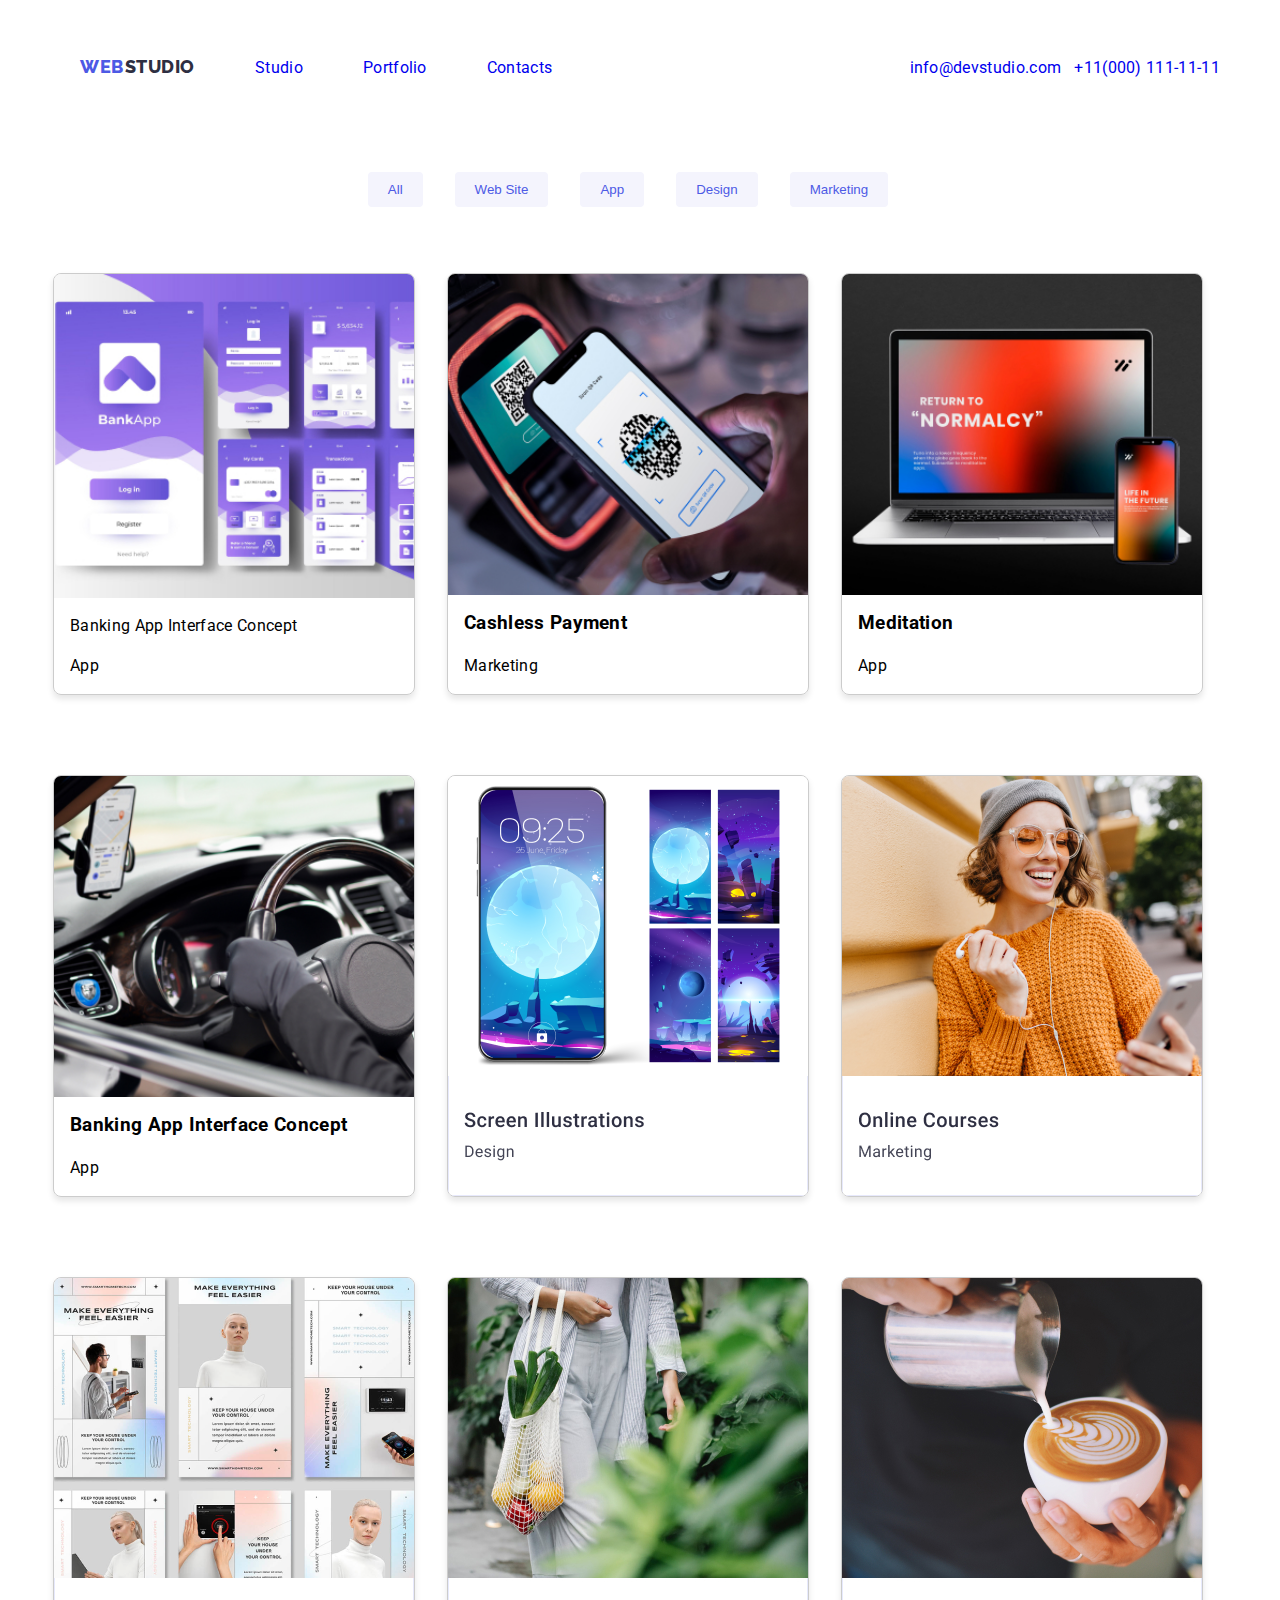
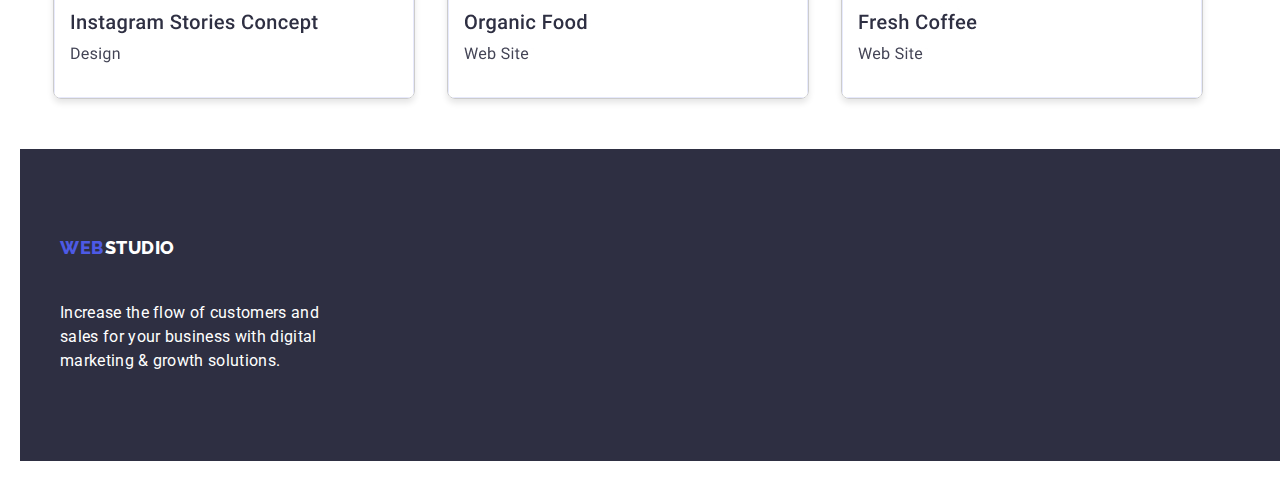
==== portfolio.html @ a3543913 "August 13 Update" ====
<!DOCTYPE html>
<html lang="en">

<head>
    <meta charset="UTF-8">
    <meta name="viewport" content="width=device-width, initial-scale=1.0">
    <title>Espera, Marilie L.</title>
    <link rel="stylesheet" href="css/styles.css" />
</head>

<body>
    <header class="header-content">
        <nav>
            <ul class="menu">
                <li>
                    <a class="logo" href="index.html">
                        <span id="web">WEB</span>
                        <span id="studio_black">STUDIO</span>
                    </a>
                </li>
                <li class="item">
                    <a href="index.html">Studio</a>
                </li>
                <li class="item">
                    <a href="portfolio.html">Portfolio</a>
                </li>
                <li class="item">
                    <a href="#">Contacts</a>
                </li>
            </ul>
        </nav>
    
        <address>
            <a href="mailto:info@devstudio.com">info@devstudio.com</a> &nbsp;
            <a href="tel:+110001111111">+11(000) 111-11-11</a>
        </address>
    </header>

    <main>
        <section class="filter">
            <h2 hidden>Filter Links</h2>
            <ul class="section_list">
                <li>
                    <button>All</button>
                </li>
                <li>
                    <button>Web Site</button>
                </li>
                <li>
                    <button>App</button>
                </li>
                <li>
                    <button>Design</button>
                </li>
                <li>
                    <button>Marketing</button>
                </li>
            </ul>
        </section>

        <section class="content-box">
            <h2 hidden>Features 1</h2>
            <ul class="cards section_list">
                <li class="card">
                    <img src="images/bankingapp-interface.jpg" alt="app on monitor" width="360" />
                    <div class="card-content" <h3>Banking App Interface Concept</h3>
                        <p>App</p>
                        <div>
                </li>
                <li class="card">
                    <img src="images/cashlesspayment.jpg" alt="app on monitor" width="360" />
                    <div class="card-content">
                        <h3>Cashless Payment</h3>
                        <p>Marketing</p>
                    </div>
                </li>
                <li class="card">
                    <img src="images/meditation.jpg" alt="app on monitor" width="360" />
                    <div class="card-content">
                        <h3>Meditation</h3>
                        <p>App</p>
                    </div>
                </li>
            </ul>
        </section>
        <section class="content-box">
            <h2 hidden>Features 2</h2>
            <ul class="cards section_list">
                <li class="card">
                    <img src="images/portfolio_section2_img1.jpg" alt="app on monitor" />
                    <div class="card-content">
                        <h3>Banking App Interface Concept</h3>
                        <p>App</p>
                    </div>
                </li>
                <li class="card">
                    <img src="images/portfolio_section2_img2.jpg" alt="app on monitor" />
                    <div class="card-content">
                        <h3>Banking App Interface Concept</h3>
                        <p>App</p>
                    </div>
                </li>
                <li class="card">
                    <img src="images/portfolio_section2_img3.jpg" alt="app on monitor" />
                    <div class="card-content">
                        <h3>Banking App Interface Concept</h3>
                        <p>App</p>
                    </div>
                </li>
            </ul>
        </section>
        <section class="content-box">
            <h2 hidden>Features 3</h2>
            <ul class="cards section_list">
                <li class="card">
                    <img src="images/portfolio_section3_img1.jpg" alt="app on monitor" />
                    <div class="card-content">
                        <h3>Banking App Interface Concept</h3>
                        <p>App</p>
                    </div>
                </li>
                <li class="card">
                    <img src="images/portfolio_section3_img2.jpg" alt="app on monitor" />
                    <div class="card-content">
                        <h3>Banking App Interface Concept</h3>
                        <p>App</p>
                    </div>
                </li>
                <li class="card">
                    <img src="images/portfolio_section3_img3.jpg" alt="app on monitor" />
                    <div class="card-content">
                        <h3>Banking App Interface Concept</h3>
                        <p>App</p>
                    </div>
                </li>
            </ul>
        </section>
    </main>
    <footer>
        <a class="logo" href="index.html">
            <span id="web">WEB</span>
            <span id="studio_white">STUDIO</span>
        </a>
        <p>
            Increase the flow of customers and sales for your business with digital marketing & growth solutions.
        </p>
    </footer>

</body>

</html>
---- css/styles.css ----
@import url('https://fonts.googleapis.com/css2?family=Raleway:ital,wght@0,800;1,800&family=Roboto:ital,wght@0,400;0,500;0,700;0,900;1,400;1,500;1,700;1,900&display=swap');

body {
    margin: 20px;
    padding: 0;
    font-family: Roboto;
    font-size: 16px;
    font-style: normal;
    font-weight: 400;
    line-height: 24px;
    letter-spacing: 0.32px;
 }

 .hero {
    width: 1440px;
    height: 600px;
    display: flex;
    flex-direction: column;
    justify-content: center;
    align-items: center;
    background-color: #2E2F42;
    color: white;
    margin: 0 auto;
 }

 .hero h1 {
    margin: 0;
    font-family: Roboto;
    font-size: 56px;
    font-style: normal;
    font-weight: 700;
    line-height: 60px;
    letter-spacing: 1.12px;
    width: 496px;
    text-align: center;
 }

 .hero button {
    margin-top: 20px;
    padding: 10px 20px;
    background-color: #4D5AE5;
    color: white;
    border: none;
    border-radius: 4px;
    cursor: pointer;
 }

 .hero button:hover {
     background-color: #404BBF;
     /* Hover background color */
 }

 .header-content {
    display: flex;
    justify-content: space-between;
    align-items: center;
    max-width: 1440px;
    padding: 20px;
    margin: 20px;
    padding: 20px;
 }

 .logo a {
    text-decoration: none;
    color: white;
    font-size: 24px;
    font-weight: bold;
    cursor: pointer;
 }

 .menu {
    list-style: none;
    display: flex;
    gap: 50px;
    padding: 0, 20px;
 }

 .menu li {
    margin: 0;
    padding: 0 20px;
 }

 .menu a {
    text-decoration: none;
    cursor: pointer;
 }

 .menu a:hover, .menu a:active {
     color: #404BBF;
 }

 /*
.menu a:active {
    color: #404BBF;
}
*/

address {
    font-style: normal;
}

 address a {
    text-decoration: none;
    gap: 50px;
}

address a:active {
    color: #404BBF;
}

.content-box {
    display: flex;
    flex-direction: column;
    justify-content: center;
    align-items: center;
    min-height: 30vh;
    background-color: white;
    margin: 20px;
    padding: 30px;
 }

 .menu {
    list-style: none;
    display: flex;
    justify-content: center;
    gap: 20px;
    padding: 0;
 }

 .menu li {
    margin: 0;
 }

 .menu a {
    text-decoration: none;
    cursor: pointer;
 }

 .menu a:hover {
    color: #404BBF;
 }

 .section_list {
    list-style: none;
    display: flex;
    gap: 8px;
    padding: 0;
    
 }

 .section_list p {
    width: 264px;
 }

 .section_list li{
    margin-right: 24px;
 }
 .team {
    background-color: #F4F4FD;
 }

 
 .logo {
    word-spacing: -0.2em;
 }

 #web {
    color: #4D5AE5;
    font-family: Raleway;
    font-size: 18px;
    font-style: normal;
    font-weight: 800;
    line-height: 21px;
    letter-spacing: 0.54px;
    text-transform: uppercase;
 }

 #studio_black {
    color: #2E2F42;
    font-family: Raleway;
    font-size: 18px;
    font-style: normal;
    font-weight: 800;
    line-height: 21px;
    letter-spacing: 0.54px;
    text-transform: uppercase;
 }

 #studio_white {
    color: white;
    font-family: Raleway;
    font-size: 18px;
    font-style: normal;
    font-weight: 800;
    line-height: 21px;
    letter-spacing: 0.54px;
    text-transform: uppercase;
 }

 .filter {
    display: flex;
    gap: 10px;
    justify-content: center;
    align-items: center;
 }

 .filter button {
    margin-top: 20px;
    padding: 10px 20px;
    background-color: #F4F4FD;
    color: #4D5AE5;
    border: none;
    border-radius: 4px;
    cursor: pointer;
 }

 .filter button:hover {
    background-color: #404BBF;
    color: white;
 }

 .cards {
    display: flex;
    justify-content: space-between;
    list-style: none;
    padding: 0;
    margin: 0;
 }

 .card {
    width: 360px;
    height: 420px;
    border: 1px solid #ccc;
    border-radius: 8px;
    overflow: hidden;
    box-shadow: 0 4px 6px rgba(0, 0, 0, 0.1);
    display: flex;
    flex-direction: column;
 }

 .card img {
    width: 100%;
    height: 100%;
    display: block;
    object-fit: cover;
 }

 .card-content {
    padding: 16px;
 }

 .card h3 {
    margin-top: 0;
 }

 .card p {
    margin-bottom: 0;
 }

 footer {
    width: 1440px;
    height: 312px;
    display: flex;
    flex-direction: column;
    justify-content: center;
    background-color: #2E2F42;
    color: white;
    /*margin: 0 auto; */
 }

 footer p {
    width: 264px;
    color: white;
    padding: 0 20px;
    margin: 20px;
 }

 footer a {
    padding: 0 20px;
    margin: 20px;
    text-decoration: none;

 }
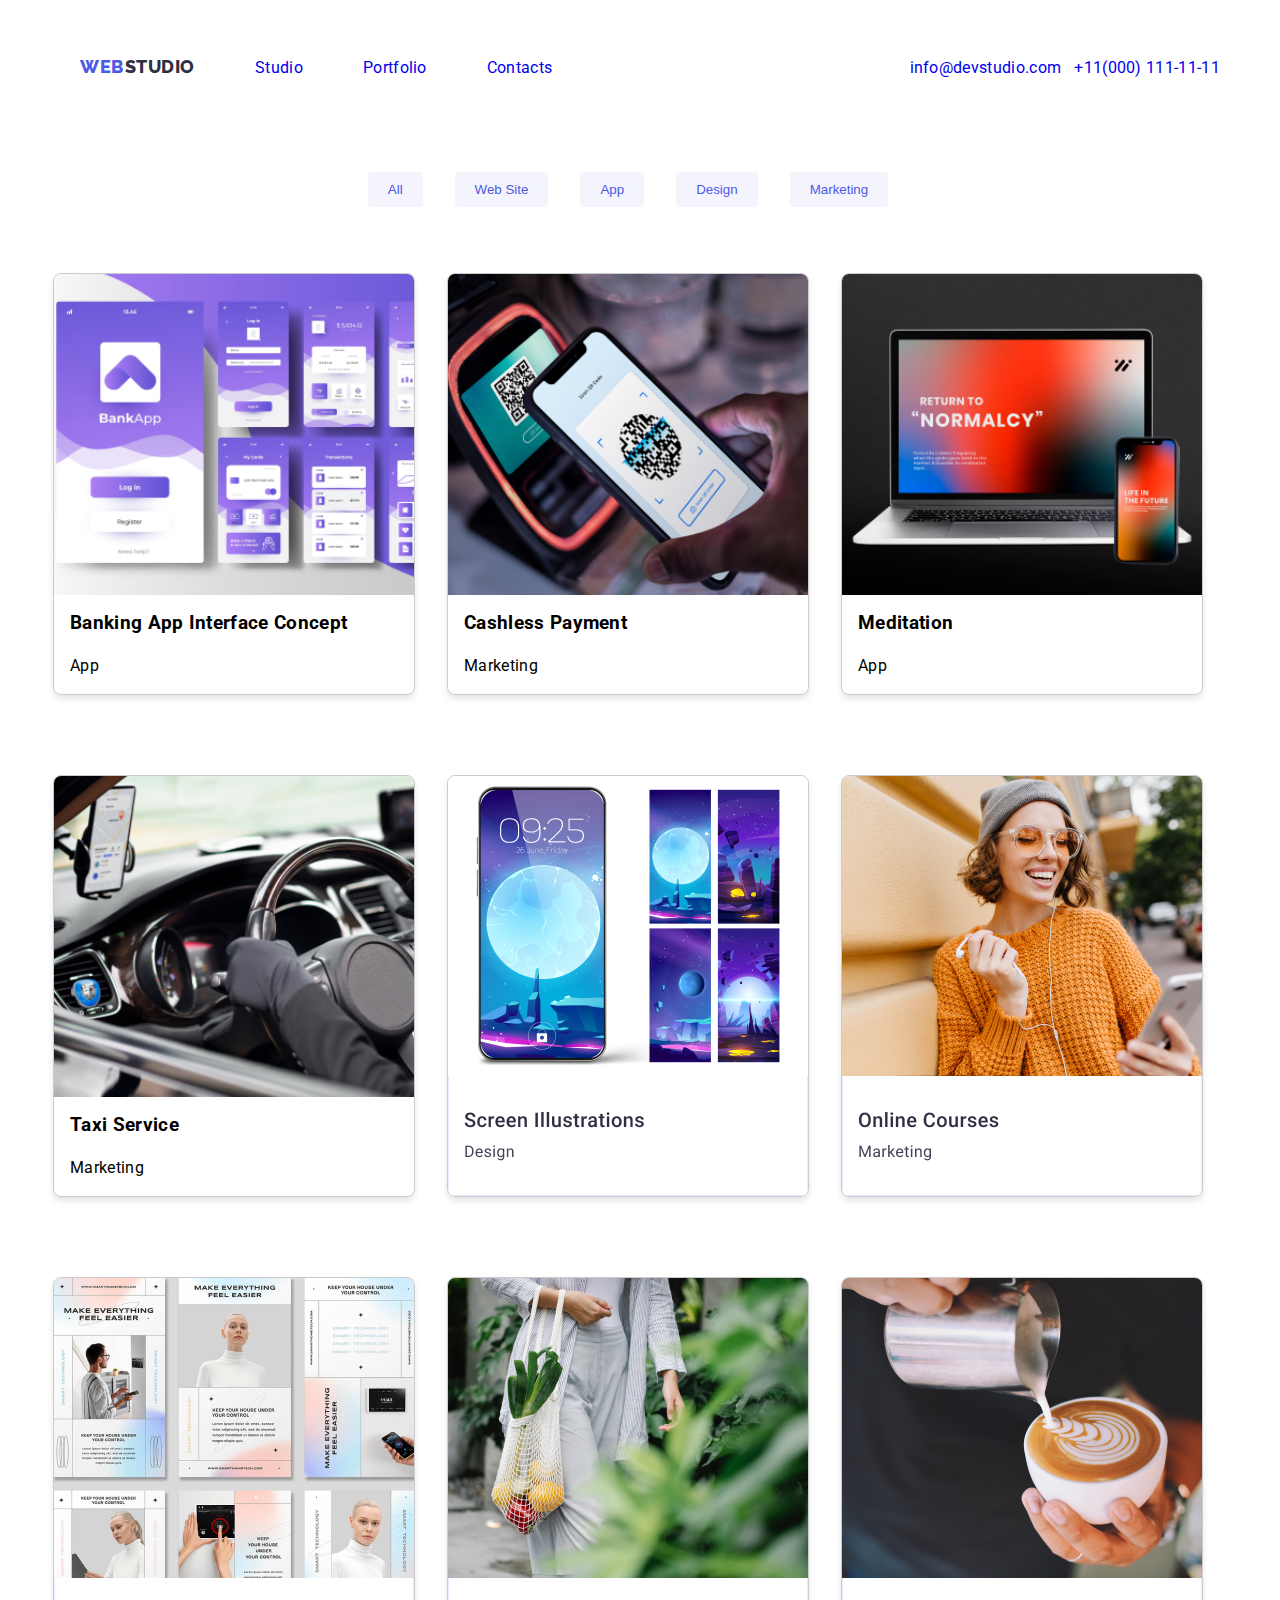
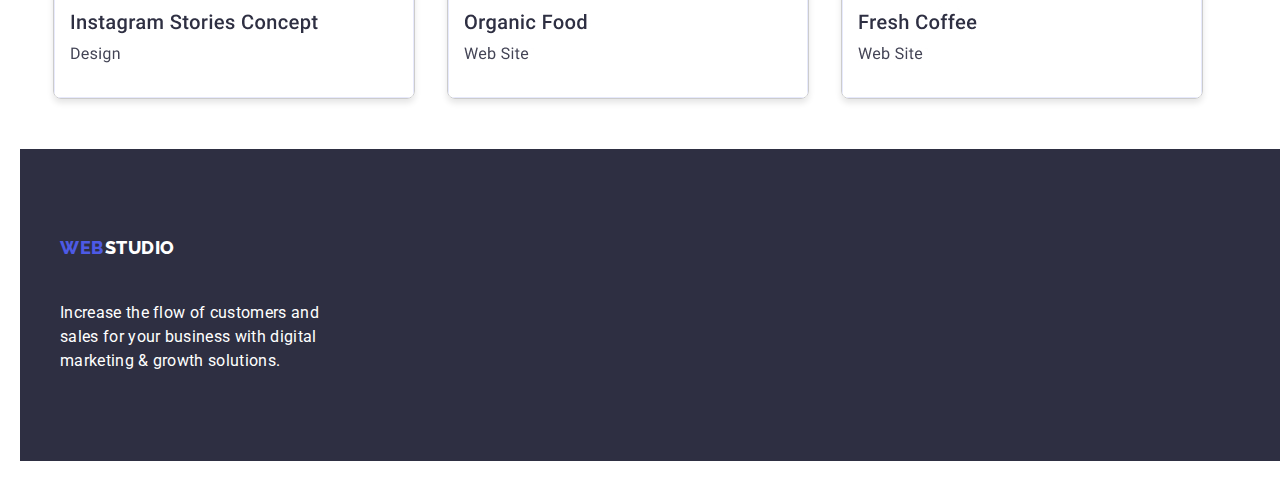
==== commit 7be89b5b: "August 13 Update" ====
--- a/portfolio.html
+++ b/portfolio.html
@@ -62,20 +62,21 @@
             <h2 hidden>Features 1</h2>
             <ul class="cards section_list">
                 <li class="card">
-                    <img src="images/bankingapp-interface.jpg" alt="app on monitor" width="360" />
-                    <div class="card-content" <h3>Banking App Interface Concept</h3>
+                    <img src="images/bankingapp-interface.jpg" alt="Banking App Interface Concept" width="360" />
+                    <div class="card-content" >
+                    <h3>Banking App Interface Concept</h3>
                         <p>App</p>
                         <div>
                 </li>
                 <li class="card">
-                    <img src="images/cashlesspayment.jpg" alt="app on monitor" width="360" />
+                    <img src="images/cashlesspayment.jpg" alt="Cashless Payment Marketing App" width="360" />
                     <div class="card-content">
                         <h3>Cashless Payment</h3>
                         <p>Marketing</p>
                     </div>
                 </li>
                 <li class="card">
-                    <img src="images/meditation.jpg" alt="app on monitor" width="360" />
+                    <img src="images/meditation.jpg" alt="Medidation App" width="360" />
                     <div class="card-content">
                         <h3>Meditation</h3>
                         <p>App</p>
@@ -87,24 +88,24 @@
             <h2 hidden>Features 2</h2>
             <ul class="cards section_list">
                 <li class="card">
-                    <img src="images/portfolio_section2_img1.jpg" alt="app on monitor" />
+                    <img src="images/portfolio_section2_img1.jpg" alt="Taxi Service Marketing" />
                     <div class="card-content">
-                        <h3>Banking App Interface Concept</h3>
-                        <p>App</p>
+                        <h3>Taxi Service</h3>
+                        <p>Marketing</p>
                     </div>
                 </li>
                 <li class="card">
-                    <img src="images/portfolio_section2_img2.jpg" alt="app on monitor" />
+                    <img src="images/portfolio_section2_img2.jpg" alt="Screen Illustrations Design" />
                     <div class="card-content">
-                        <h3>Banking App Interface Concept</h3>
-                        <p>App</p>
+                        <h3>Screen Illustrations</h3>
+                        <p>Design</p>
                     </div>
                 </li>
                 <li class="card">
-                    <img src="images/portfolio_section2_img3.jpg" alt="app on monitor" />
+                    <img src="images/portfolio_section2_img3.jpg" alt="Online Courses Marketing" />
                     <div class="card-content">
-                        <h3>Banking App Interface Concept</h3>
-                        <p>App</p>
+                        <h3>Online Courses</h3>
+                        <p>Marketing</p>
                     </div>
                 </li>
             </ul>
@@ -115,27 +116,28 @@
                 <li class="card">
                     <img src="images/portfolio_section3_img1.jpg" alt="app on monitor" />
                     <div class="card-content">
-                        <h3>Banking App Interface Concept</h3>
-                        <p>App</p>
+                        <h3>Instagram Stories Concept</h3>
+                        <p>Design</p>
                     </div>
                 </li>
                 <li class="card">
-                    <img src="images/portfolio_section3_img2.jpg" alt="app on monitor" />
+                    <img src="images/portfolio_section3_img2.jpg" alt="Organic Food Web Site" />
                     <div class="card-content">
-                        <h3>Banking App Interface Concept</h3>
-                        <p>App</p>
+                        <h3>Organic Food</h3>
+                        <p>Web Site</p>
                     </div>
                 </li>
                 <li class="card">
-                    <img src="images/portfolio_section3_img3.jpg" alt="app on monitor" />
+                    <img src="images/portfolio_section3_img3.jpg" alt="Fresh Coffee Web Site" />
                     <div class="card-content">
-                        <h3>Banking App Interface Concept</h3>
-                        <p>App</p>
+                        <h3>Fresh Coffee</h3>
+                        <p>Web Site</p>
                     </div>
                 </li>
             </ul>
         </section>
     </main>
+    
     <footer>
         <a class="logo" href="index.html">
             <span id="web">WEB</span>
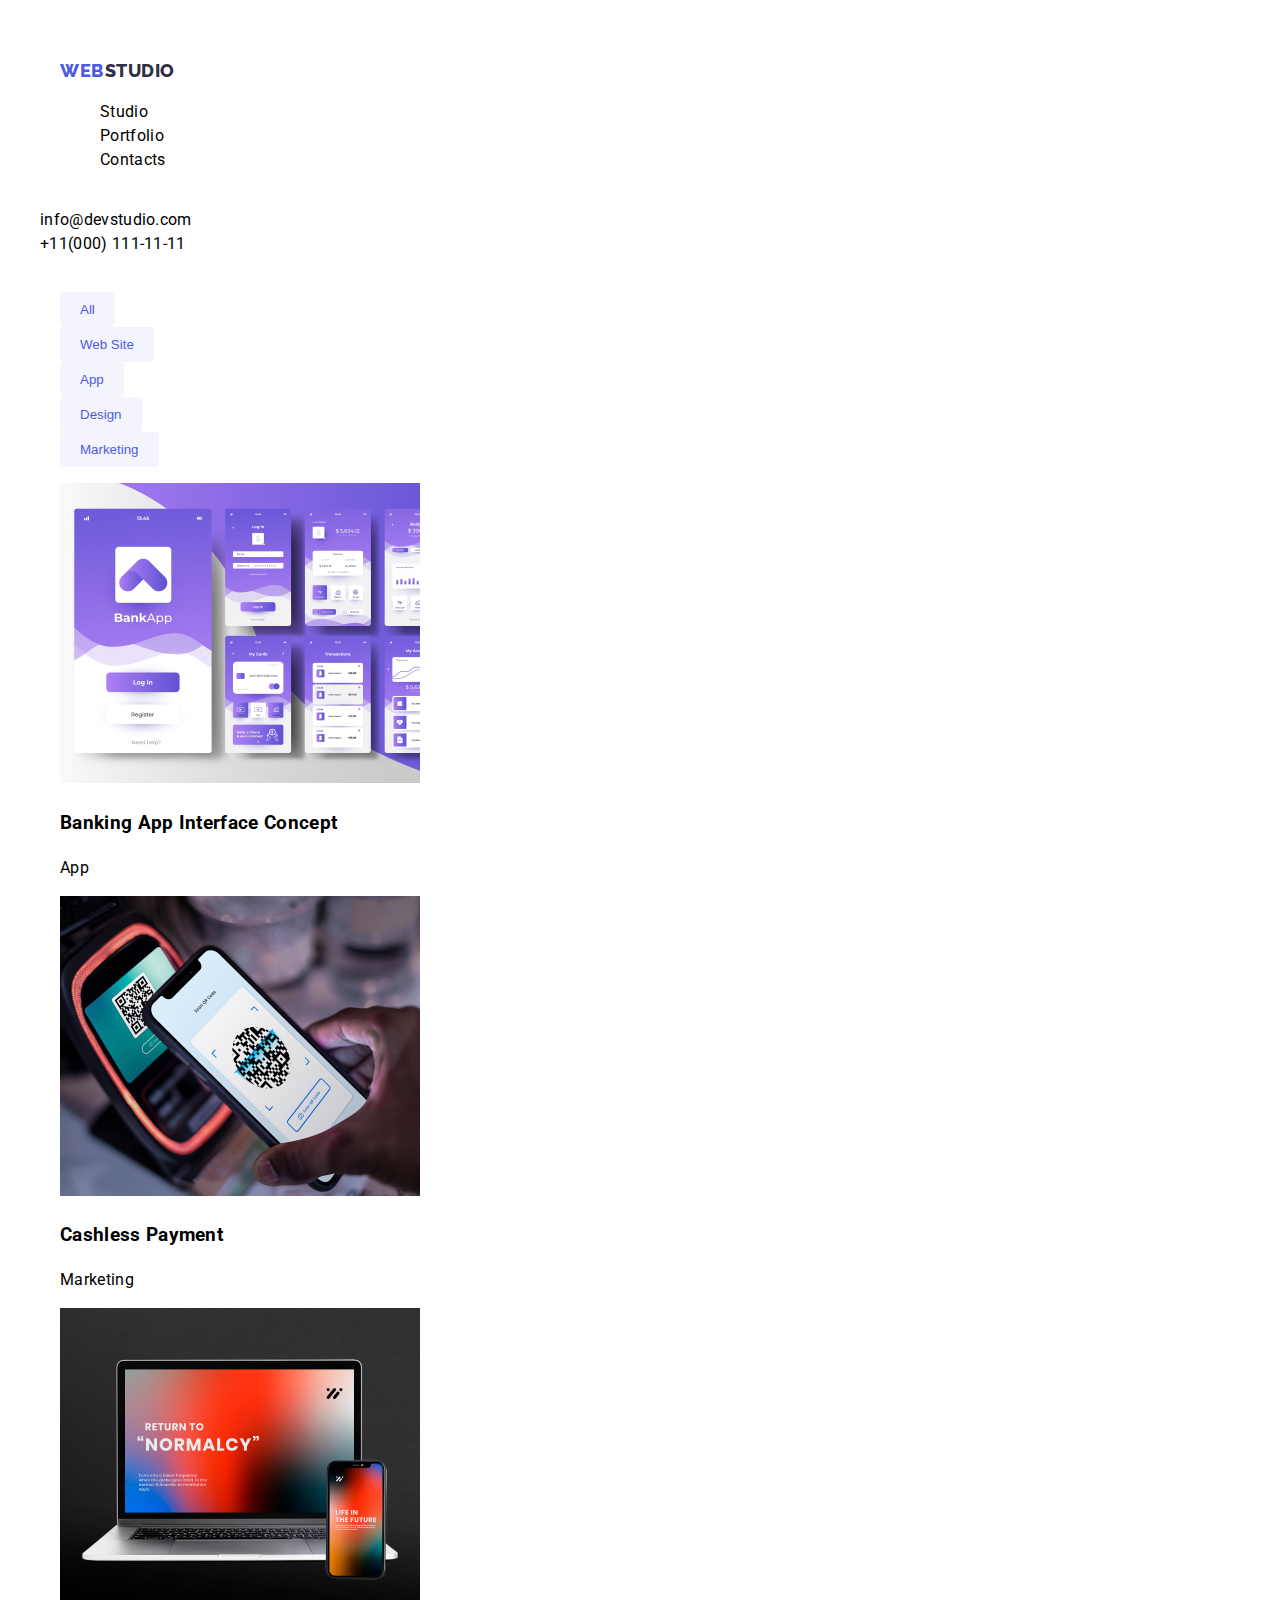
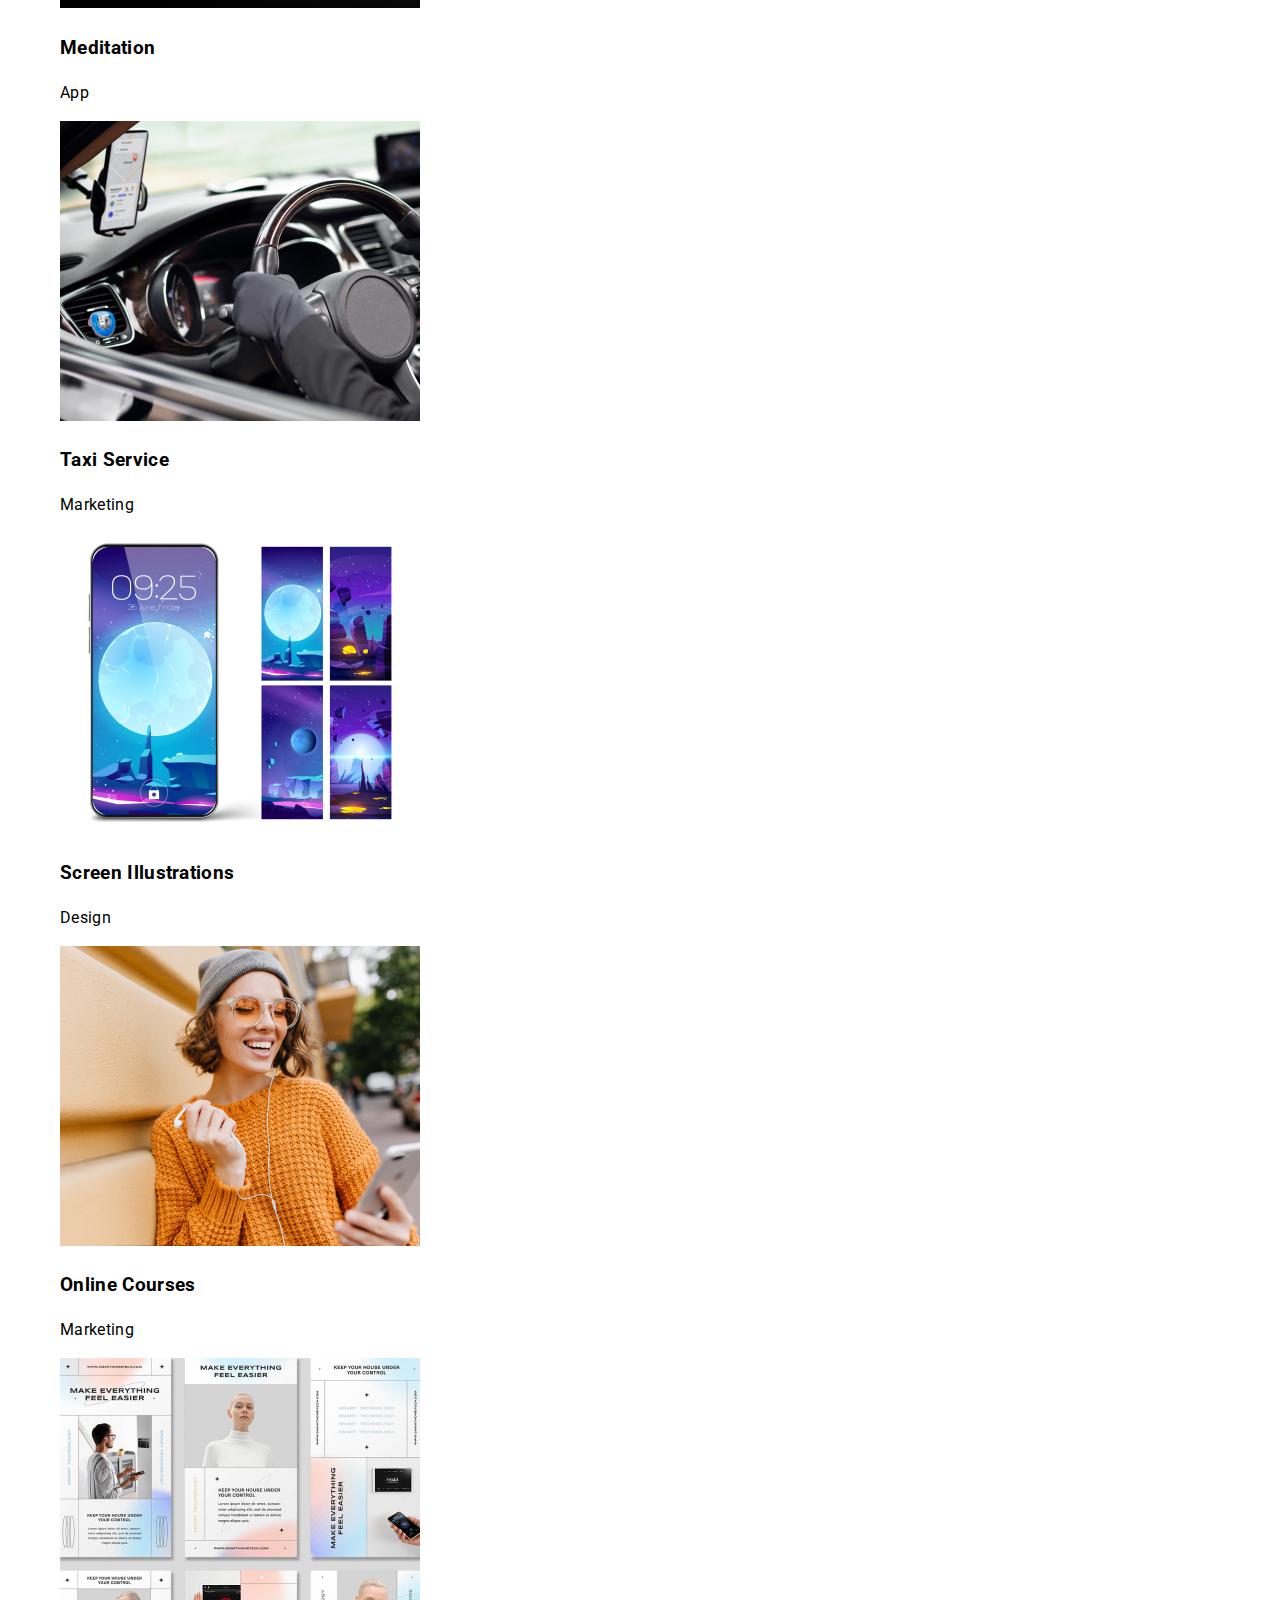
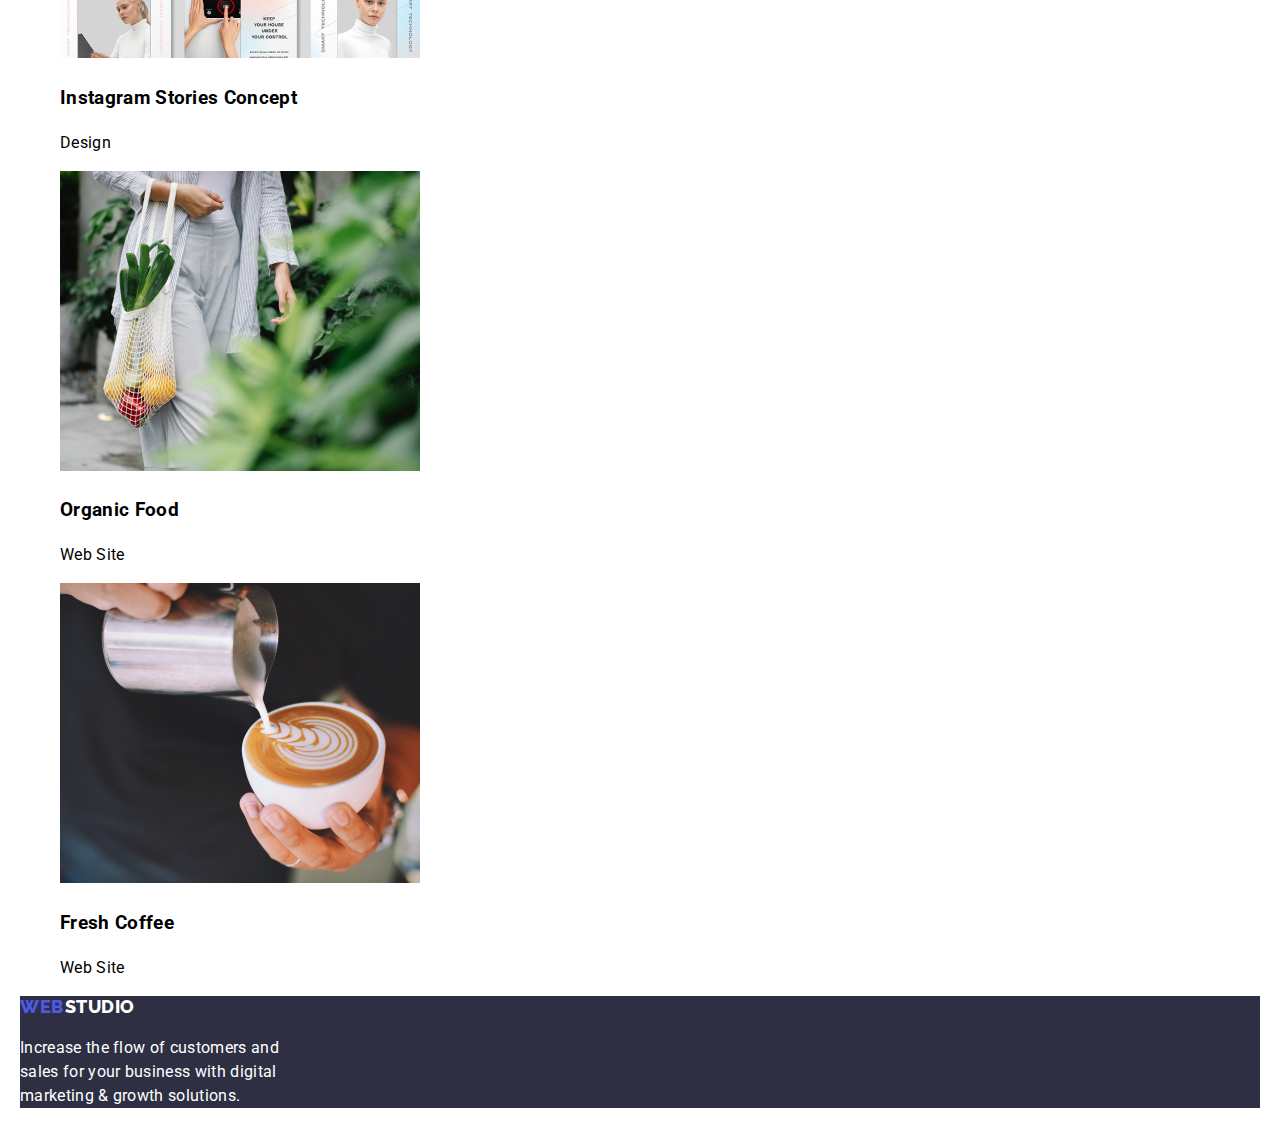
==== commit 76cf69bb: "Update August 15" ====
--- a/portfolio.html
+++ b/portfolio.html
@@ -9,15 +9,14 @@
 </head>
 
 <body>
-    <header class="header-content">
+    <header>
         <nav>
+            <a class="logo" href="index.html">
+                <span id="web">WEB</span>
+                <span id="studio_black">STUDIO</span>
+            </a>
+
             <ul class="menu">
-                <li>
-                    <a class="logo" href="index.html">
-                        <span id="web">WEB</span>
-                        <span id="studio_black">STUDIO</span>
-                    </a>
-                </li>
                 <li class="item">
                     <a href="index.html">Studio</a>
                 </li>
@@ -29,11 +28,11 @@
                 </li>
             </ul>
         </nav>
-    
         <address>
-            <a href="mailto:info@devstudio.com">info@devstudio.com</a> &nbsp;
+            <a href="mailto:info@devstudio.com">info@devstudio.com</a> <br>
             <a href="tel:+110001111111">+11(000) 111-11-11</a>
         </address>
+
     </header>
 
     <main>
@@ -58,86 +57,70 @@
             </ul>
         </section>
 
-        <section class="content-box">
+        <section>
             <h2 hidden>Features 1</h2>
-            <ul class="cards section_list">
-                <li class="card">
-                    <img src="images/bankingapp-interface.jpg" alt="Banking App Interface Concept" width="360" />
-                    <div class="card-content" >
+            <ul>
+                <li>
+                    <img src="images/bankingapp-interface.jpg" alt="App designs" width="360" />
                     <h3>Banking App Interface Concept</h3>
-                        <p>App</p>
-                        <div>
+                    <p>App</p>
+                </li>
+                <li>
+                    <img src="images/cashlesspayment.jpg" alt="Phone tapping QR code on scanner" width="360" />
+                    <h3>Cashless Payment</h3>
+                    <p>Marketing</p>
                 </li>
                 <li class="card">
-                    <img src="images/cashlesspayment.jpg" alt="Cashless Payment Marketing App" width="360" />
-                    <div class="card-content">
-                        <h3>Cashless Payment</h3>
-                        <p>Marketing</p>
-                    </div>
-                </li>
-                <li class="card">
-                    <img src="images/meditation.jpg" alt="Medidation App" width="360" />
-                    <div class="card-content">
-                        <h3>Meditation</h3>
-                        <p>App</p>
-                    </div>
+                    <img src="images/meditation.jpg" alt="A laptop and smartphone showing an app design" width="360" />
+                    <h3>Meditation</h3>
+                    <p>App</p>
                 </li>
             </ul>
         </section>
-        <section class="content-box">
+
+        <section>
             <h2 hidden>Features 2</h2>
-            <ul class="cards section_list">
-                <li class="card">
-                    <img src="images/portfolio_section2_img1.jpg" alt="Taxi Service Marketing" />
-                    <div class="card-content">
-                        <h3>Taxi Service</h3>
-                        <p>Marketing</p>
-                    </div>
+            <ul>
+                <li>
+                    <img src="images/portfolio_section2_img1.jpg" alt="A driver holding a wheel inside the car" />
+                    <h3>Taxi Service</h3>
+                    <p>Marketing</p>
                 </li>
-                <li class="card">
-                    <img src="images/portfolio_section2_img2.jpg" alt="Screen Illustrations Design" />
-                    <div class="card-content">
-                        <h3>Screen Illustrations</h3>
-                        <p>Design</p>
-                    </div>
+                <li>
+                    <img src="images/portfolio_section2_img2.jpg" alt="Smartphone UI designs" />
+                    <h3>Screen Illustrations</h3>
+                    <p>Design</p>
                 </li>
-                <li class="card">
-                    <img src="images/portfolio_section2_img3.jpg" alt="Online Courses Marketing" />
-                    <div class="card-content">
-                        <h3>Online Courses</h3>
-                        <p>Marketing</p>
-                    </div>
+                <li>
+                    <img src="images/portfolio_section2_img3.jpg" alt="A woman happily checking on her phone" />
+                    <h3>Online Courses</h3>
+                    <p>Marketing</p>
                 </li>
             </ul>
         </section>
-        <section class="content-box">
+        
+        <section>
             <h2 hidden>Features 3</h2>
-            <ul class="cards section_list">
-                <li class="card">
-                    <img src="images/portfolio_section3_img1.jpg" alt="app on monitor" />
-                    <div class="card-content">
-                        <h3>Instagram Stories Concept</h3>
-                        <p>Design</p>
-                    </div>
+            <ul>
+                <li>
+                    <img src="images/portfolio_section3_img1.jpg" alt="Instagram layout" />
+                    <h3>Instagram Stories Concept</h3>
+                    <p>Design</p>
                 </li>
-                <li class="card">
-                    <img src="images/portfolio_section3_img2.jpg" alt="Organic Food Web Site" />
-                    <div class="card-content">
-                        <h3>Organic Food</h3>
-                        <p>Web Site</p>
-                    </div>
+                <li>
+                    <img src="images/portfolio_section3_img2.jpg" alt="A woman bringing bag of fresh fruits and vegetables" />
+                    <h3>Organic Food</h3>
+                    <p>Web Site</p>
                 </li>
-                <li class="card">
-                    <img src="images/portfolio_section3_img3.jpg" alt="Fresh Coffee Web Site" />
-                    <div class="card-content">
-                        <h3>Fresh Coffee</h3>
-                        <p>Web Site</p>
-                    </div>
+                <li>
+                    <img src="images/portfolio_section3_img3.jpg" alt="A barista making coffee" />
+                    <h3>Fresh Coffee</h3>
+                    <p>Web Site</p>
                 </li>
             </ul>
         </section>
     </main>
-    
+
     <footer>
         <a class="logo" href="index.html">
             <span id="web">WEB</span>
--- a/css/styles.css
+++ b/css/styles.css
@@ -1,283 +1,157 @@
 @import url('https://fonts.googleapis.com/css2?family=Raleway:ital,wght@0,800;1,800&family=Roboto:ital,wght@0,400;0,500;0,700;0,900;1,400;1,500;1,700;1,900&display=swap');
 
 body {
-    margin: 20px;
-    padding: 0;
-    font-family: Roboto;
-    font-size: 16px;
-    font-style: normal;
-    font-weight: 400;
-    line-height: 24px;
-    letter-spacing: 0.32px;
- }
-
- .hero {
-    width: 1440px;
-    height: 600px;
-    display: flex;
-    flex-direction: column;
-    justify-content: center;
-    align-items: center;
-    background-color: #2E2F42;
-    color: white;
-    margin: 0 auto;
- }
-
- .hero h1 {
-    margin: 0;
-    font-family: Roboto;
-    font-size: 56px;
-    font-style: normal;
-    font-weight: 700;
-    line-height: 60px;
-    letter-spacing: 1.12px;
-    width: 496px;
-    text-align: center;
- }
-
- .hero button {
-    margin-top: 20px;
-    padding: 10px 20px;
-    background-color: #4D5AE5;
-    color: white;
-    border: none;
-    border-radius: 4px;
-    cursor: pointer;
- }
-
- .hero button:hover {
-     background-color: #404BBF;
-     /* Hover background color */
- }
-
- .header-content {
-    display: flex;
-    justify-content: space-between;
-    align-items: center;
-    max-width: 1440px;
-    padding: 20px;
-    margin: 20px;
-    padding: 20px;
- }
-
- .logo a {
-    text-decoration: none;
-    color: white;
-    font-size: 24px;
-    font-weight: bold;
-    cursor: pointer;
- }
-
- .menu {
-    list-style: none;
-    display: flex;
-    gap: 50px;
-    padding: 0, 20px;
- }
-
- .menu li {
-    margin: 0;
-    padding: 0 20px;
- }
-
- .menu a {
-    text-decoration: none;
-    cursor: pointer;
- }
-
- .menu a:hover, .menu a:active {
-     color: #404BBF;
- }
-
- /*
-.menu a:active {
-    color: #404BBF;
-}
-*/
-
-address {
-    font-style: normal;
+   margin: 20px;
+   font-family: "Roboto", sans-serif;
+   font-weight: 400;
+   font-size: 16px;
+   line-height: 1.5;
+   letter-spacing: 0.02em;
 }
 
- address a {
-    text-decoration: none;
-    gap: 50px;
+header {
+   padding: 20px;
 }
 
-address a:active {
-    color: #404BBF;
+/*Adjustment of space between WEB and STUDIO */
+.logo {
+   word-spacing: -0.2em;
 }
 
-.content-box {
-    display: flex;
-    flex-direction: column;
-    justify-content: center;
-    align-items: center;
-    min-height: 30vh;
-    background-color: white;
-    margin: 20px;
-    padding: 30px;
- }
+/*For the color of the word WEB */
+#web {
+   color: #4D5AE5;
+   font-family: Raleway;
+   font-size: 18px;
+   font-style: normal;
+   font-weight: 800;
+   line-height: 21px;
+   letter-spacing: 0.54px;
+   text-transform: uppercase;
+}
 
- .menu {
-    list-style: none;
-    display: flex;
-    justify-content: center;
-    gap: 20px;
-    padding: 0;
- }
+/*For the color of the word STUDIO on Topline */
+#studio_black {
+   color: #2E2F42;
+   font-family: Raleway;
+   font-size: 18px;
+   font-style: normal;
+   font-weight: 800;
+   line-height: 21px;
+   letter-spacing: 0.54px;
+   text-transform: uppercase;
+}
 
- .menu li {
-    margin: 0;
- }
+/*For the color of the word STUDIO on Footer */
+#studio_white {
+   color: white;
+   font-family: Raleway;
+   font-size: 18px;
+   font-style: normal;
+   font-weight: 800;
+   line-height: 21px;
+   letter-spacing: 0.54px;
+   text-transform: uppercase;
+}
 
- .menu a {
-    text-decoration: none;
-    cursor: pointer;
- }
+nav {
+   padding: 20px;
+}
 
- .menu a:hover {
-    color: #404BBF;
- }
+/*Remove bullets to all lists */
+ul {
+   list-style: none;
+}
 
- .section_list {
-    list-style: none;
-    display: flex;
-    gap: 8px;
-    padding: 0;
-    
- }
+/*Remove underlines to all links and set cursor to pointer */
+a {
+   text-decoration: none;
+   color: black;
+   cursor: pointer;
+}
 
- .section_list p {
-    width: 264px;
- }
+/*Color of an active link */
+a:active {
+   color: #404BBF;
+}
 
- .section_list li{
-    margin-right: 24px;
- }
- .team {
-    background-color: #F4F4FD;
- }
+/*Color of a hover link */
+a:hover {
+   color: #404BBF;
+}
 
- 
- .logo {
-    word-spacing: -0.2em;
- }
+/*Remove underlines of links and set the font to normal */
+address a {
+   text-decoration: none;
+   font-style: normal;
+}
 
- #web {
-    color: #4D5AE5;
-    font-family: Raleway;
-    font-size: 18px;
-    font-style: normal;
-    font-weight: 800;
-    line-height: 21px;
-    letter-spacing: 0.54px;
-    text-transform: uppercase;
- }
+/*Set background color of hero section*/
+.hero {
+   background-color: #2E2F42;
+   color: white;
+}
 
- #studio_black {
-    color: #2E2F42;
-    font-family: Raleway;
-    font-size: 18px;
-    font-style: normal;
-    font-weight: 800;
-    line-height: 21px;
-    letter-spacing: 0.54px;
-    text-transform: uppercase;
- }
+/*Set style for hero > h1 */
+.hero h1 {
+   font-weight: 700;
+   font-size: 56px;
+   letter-spacing: 0.02em;
+   line-height: 1.071;
+   width: 496px;
+}
 
- #studio_white {
-    color: white;
-    font-family: Raleway;
-    font-size: 18px;
-    font-style: normal;
-    font-weight: 800;
-    line-height: 21px;
-    letter-spacing: 0.54px;
-    text-transform: uppercase;
- }
+/*Set style for hero > button */
+.hero button {
+   border-radius: 4px;
+   background: var(--iris, #4D5AE5);
+   box-shadow: 0px 4px 4px 0px rgba(0, 0, 0, 0.15);
+   color: white;
+}
 
- .filter {
-    display: flex;
-    gap: 10px;
-    justify-content: center;
-    align-items: center;
- }
+/*Button hover*/
+.hero button:hover {
+   background-color: #404BBF;
+}
 
- .filter button {
-    margin-top: 20px;
-    padding: 10px 20px;
-    background-color: #F4F4FD;
-    color: #4D5AE5;
-    border: none;
-    border-radius: 4px;
-    cursor: pointer;
- }
+/* h2 to align center*/
+h2 {
+   text-align: center;
+}
 
- .filter button:hover {
-    background-color: #404BBF;
-    color: white;
- }
+/* Set background color for team section */
+.team {
+   background-color: #F4F4FD;
+}
 
- .cards {
-    display: flex;
-    justify-content: space-between;
-    list-style: none;
-    padding: 0;
-    margin: 0;
- }
+.team h3,
+.team p {
+   text-align: center;
+}
 
- .card {
-    width: 360px;
-    height: 420px;
-    border: 1px solid #ccc;
-    border-radius: 8px;
-    overflow: hidden;
-    box-shadow: 0 4px 6px rgba(0, 0, 0, 0.1);
-    display: flex;
-    flex-direction: column;
- }
+/* Set background color for footer */
+footer {
+   background-color: #2E2F42;
+}
 
- .card img {
-    width: 100%;
-    height: 100%;
-    display: block;
-    object-fit: cover;
- }
+/* Set font color for footer p and width*/
+footer p {
+   color: white;
+   width: 264px;
+}
 
- .card-content {
-    padding: 16px;
- }
+/* For filter buttons */
 
- .card h3 {
-    margin-top: 0;
- }
+.filter button {
+   padding: 10px 20px;
+   background-color: #F4F4FD;
+   color: #4D5AE5;
+   border: none;
+   border-radius: 4px;
+   cursor: pointer;
+}
 
- .card p {
-    margin-bottom: 0;
- }
-
- footer {
-    width: 1440px;
-    height: 312px;
-    display: flex;
-    flex-direction: column;
-    justify-content: center;
-    background-color: #2E2F42;
-    color: white;
-    /*margin: 0 auto; */
- }
-
- footer p {
-    width: 264px;
-    color: white;
-    padding: 0 20px;
-    margin: 20px;
- }
-
- footer a {
-    padding: 0 20px;
-    margin: 20px;
-    text-decoration: none;
-
- }+.filter button:hover {
+   background-color: #404BBF;
+   color: white;
+}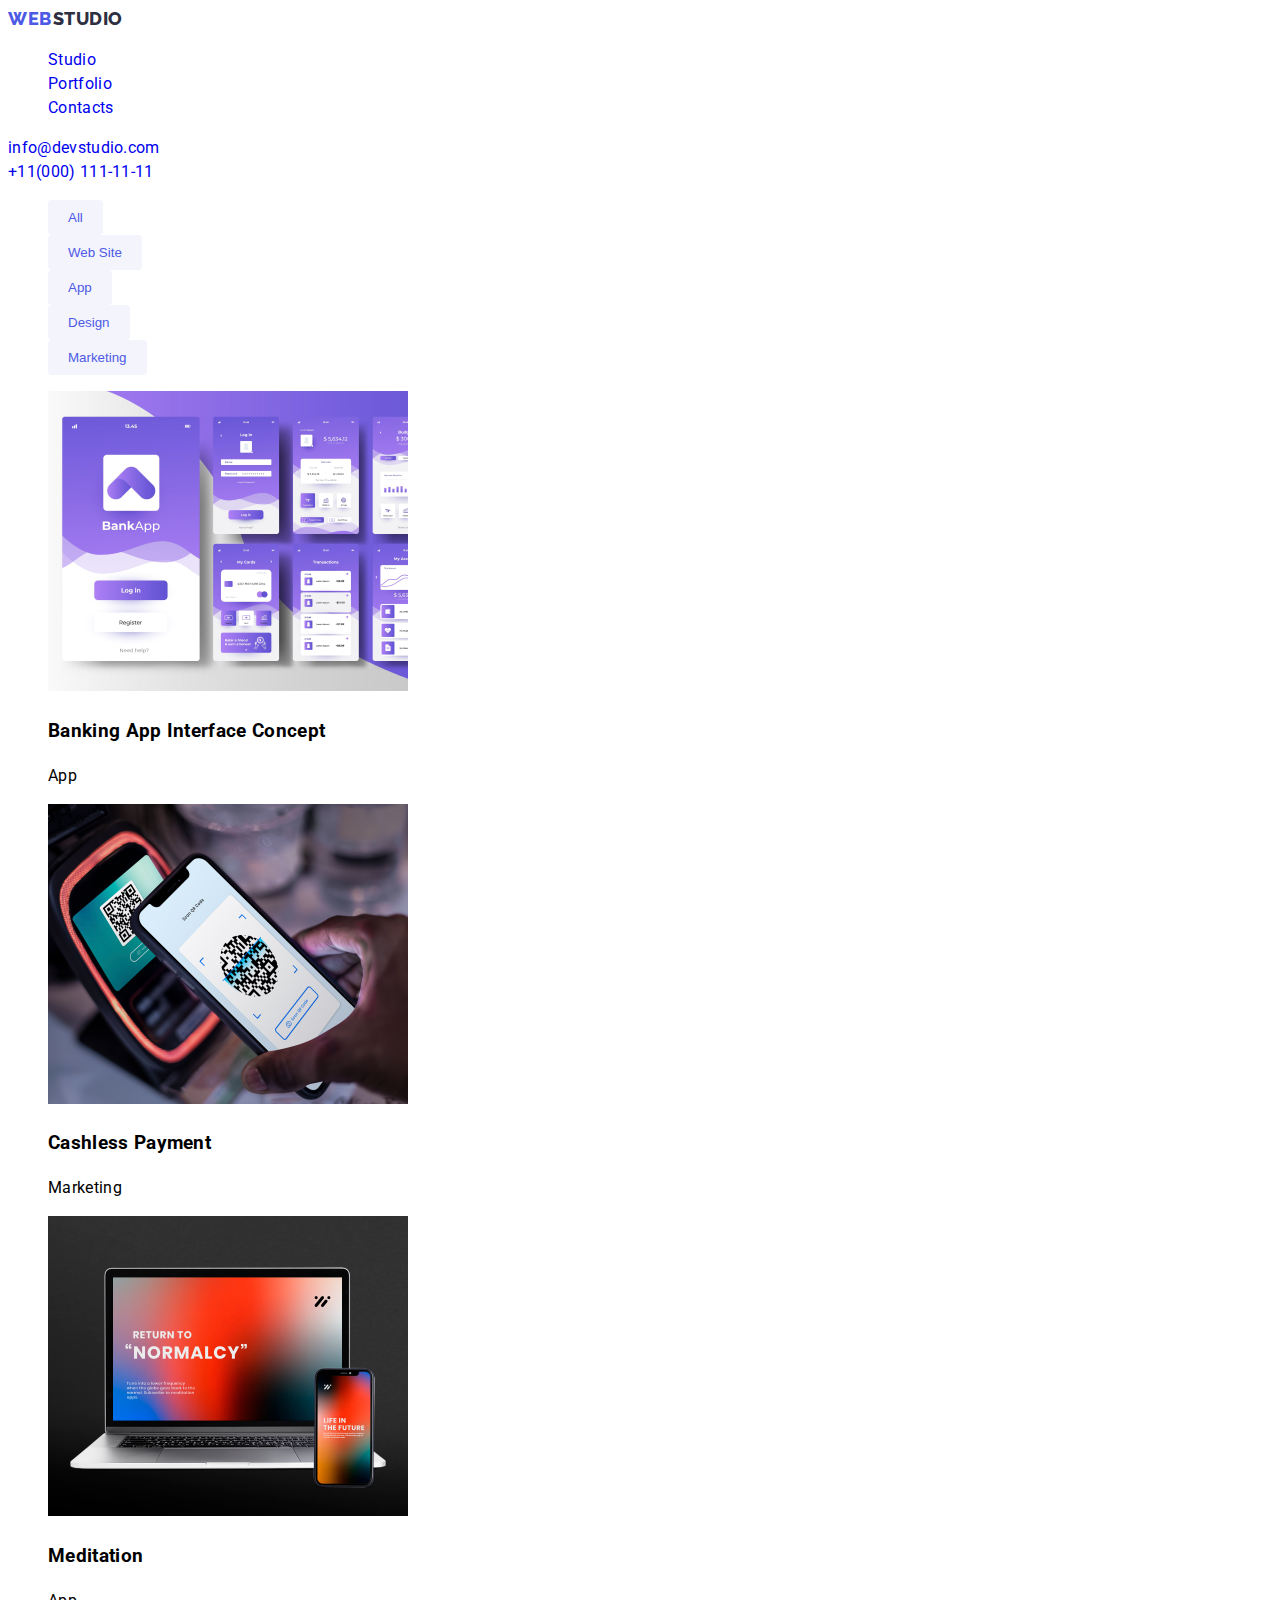
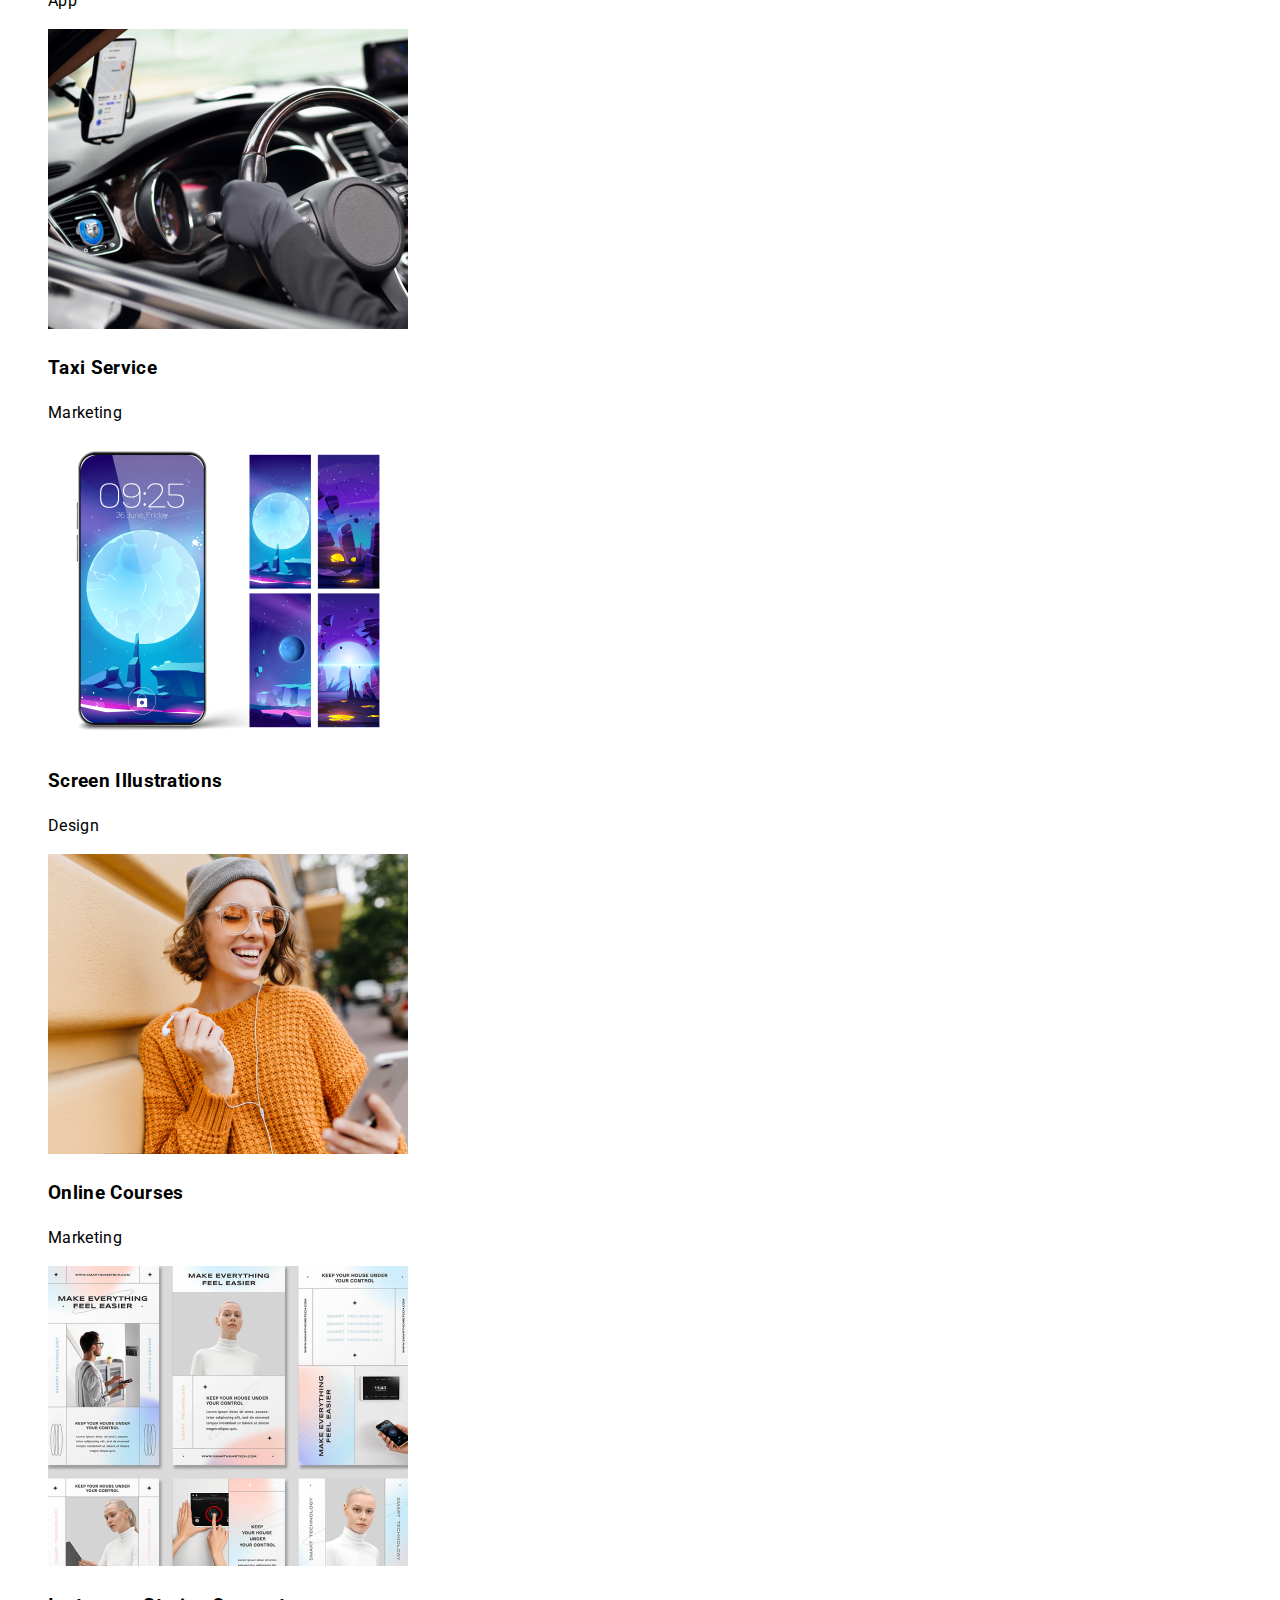
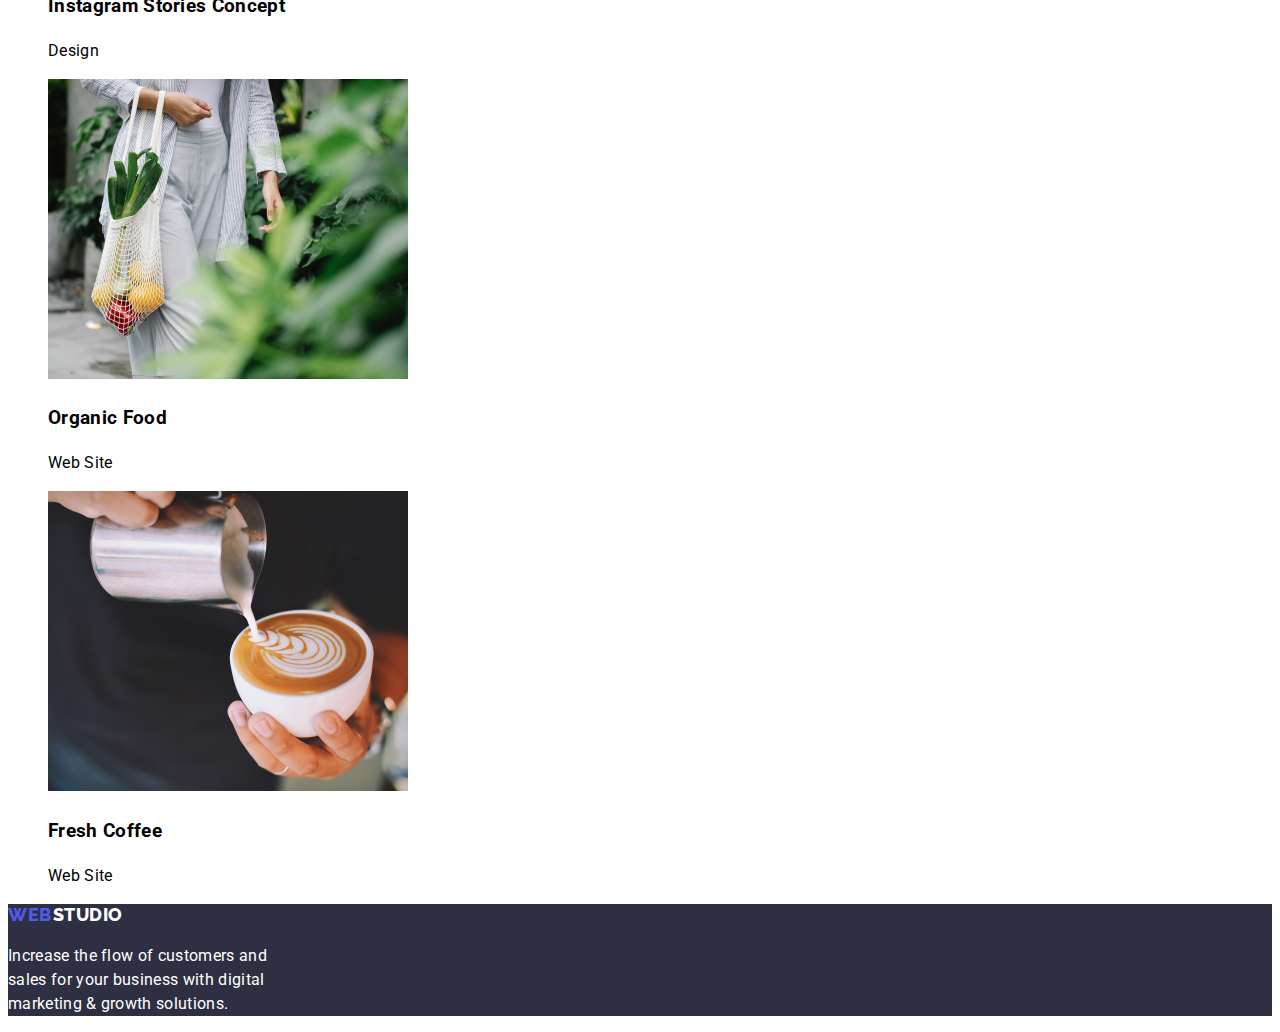
==== commit e94a34a3: "Update August 16, 2023" ====
--- a/portfolio.html
+++ b/portfolio.html
@@ -5,54 +5,56 @@
     <meta charset="UTF-8">
     <meta name="viewport" content="width=device-width, initial-scale=1.0">
     <title>Espera, Marilie L.</title>
-    <link rel="stylesheet" href="css/styles.css" />
+    <link rel="stylesheet" href="css/styles.css">
+    <link rel="stylesheet"
+        href="https://fonts.googleapis.com/css2?family=Raleway:ital,wght@0,800;1,800&family=Roboto:ital,wght@0,400;0,500;0,700;0,900;1,400;1,500;1,700;1,900&display=swap">
 </head>
 
 <body>
     <header>
         <nav>
             <a class="logo" href="index.html">
-                <span id="web">WEB</span>
-                <span id="studio_black">STUDIO</span>
+                <span class="web">WEB</span>
+                <span class="studio_black">STUDIO</span>
             </a>
 
-            <ul class="menu">
-                <li class="item">
+            <ul>
+                <li>
                     <a href="index.html">Studio</a>
                 </li>
-                <li class="item">
+                <li>
                     <a href="portfolio.html">Portfolio</a>
                 </li>
-                <li class="item">
+                <li>
                     <a href="#">Contacts</a>
                 </li>
             </ul>
         </nav>
+
         <address>
             <a href="mailto:info@devstudio.com">info@devstudio.com</a> <br>
             <a href="tel:+110001111111">+11(000) 111-11-11</a>
         </address>
-
     </header>
 
     <main>
-        <section class="filter">
+        <section>
             <h2 hidden>Filter Links</h2>
             <ul class="section_list">
                 <li>
-                    <button>All</button>
+                    <button type="button" class="filter-button">All</button>
                 </li>
                 <li>
-                    <button>Web Site</button>
+                    <button type="button" class="filter-button">Web Site</button>
                 </li>
                 <li>
-                    <button>App</button>
+                    <button type="button" class="filter-button">App</button>
                 </li>
                 <li>
-                    <button>Design</button>
+                    <button type="button" class="filter-button">Design</button>
                 </li>
                 <li>
-                    <button>Marketing</button>
+                    <button type="button" class="filter-button">Marketing</button>
                 </li>
             </ul>
         </section>
@@ -61,59 +63,50 @@
             <h2 hidden>Features 1</h2>
             <ul>
                 <li>
-                    <img src="images/bankingapp-interface.jpg" alt="App designs" width="360" />
+                    <img src="images/bankingapp-interface.jpg" alt="App designs" width="360">
                     <h3>Banking App Interface Concept</h3>
                     <p>App</p>
                 </li>
                 <li>
-                    <img src="images/cashlesspayment.jpg" alt="Phone tapping QR code on scanner" width="360" />
+                    <img src="images/cashlesspayment.jpg" alt="Phone tapping QR code on scanner" width="360">
                     <h3>Cashless Payment</h3>
                     <p>Marketing</p>
                 </li>
                 <li class="card">
-                    <img src="images/meditation.jpg" alt="A laptop and smartphone showing an app design" width="360" />
+                    <img src="images/meditation.jpg" alt="A laptop and smartphone showing an app design" width="360">
                     <h3>Meditation</h3>
                     <p>App</p>
                 </li>
-            </ul>
-        </section>
-
-        <section>
-            <h2 hidden>Features 2</h2>
-            <ul>
                 <li>
-                    <img src="images/portfolio_section2_img1.jpg" alt="A driver holding a wheel inside the car" />
+                    <img src="images/portfolio_section2_img1.jpg" alt="A driver holding a wheel inside the car"
+                        width="360">
                     <h3>Taxi Service</h3>
                     <p>Marketing</p>
                 </li>
                 <li>
-                    <img src="images/portfolio_section2_img2.jpg" alt="Smartphone UI designs" />
+                    <img src="images/portfolio_section2_img2.jpg" alt="Smartphone UI designs" width="360">
                     <h3>Screen Illustrations</h3>
                     <p>Design</p>
                 </li>
                 <li>
-                    <img src="images/portfolio_section2_img3.jpg" alt="A woman happily checking on her phone" />
+                    <img src="images/portfolio_section2_img3.jpg" alt="A woman happily checking on her phone"
+                        width="360">
                     <h3>Online Courses</h3>
                     <p>Marketing</p>
                 </li>
-            </ul>
-        </section>
-        
-        <section>
-            <h2 hidden>Features 3</h2>
-            <ul>
                 <li>
-                    <img src="images/portfolio_section3_img1.jpg" alt="Instagram layout" />
+                    <img src="images/portfolio_section3_img1.jpg" alt="Instagram layout" width="360">
                     <h3>Instagram Stories Concept</h3>
                     <p>Design</p>
                 </li>
                 <li>
-                    <img src="images/portfolio_section3_img2.jpg" alt="A woman bringing bag of fresh fruits and vegetables" />
+                    <img src="images/portfolio_section3_img2.jpg"
+                        alt="A woman bringing bag of fresh fruits and vegetables" width="360">
                     <h3>Organic Food</h3>
                     <p>Web Site</p>
                 </li>
                 <li>
-                    <img src="images/portfolio_section3_img3.jpg" alt="A barista making coffee" />
+                    <img src="images/portfolio_section3_img3.jpg" alt="A barista making coffee" width="360">
                     <h3>Fresh Coffee</h3>
                     <p>Web Site</p>
                 </li>
@@ -123,8 +116,8 @@
 
     <footer>
         <a class="logo" href="index.html">
-            <span id="web">WEB</span>
-            <span id="studio_white">STUDIO</span>
+            <span class="web">WEB</span>
+            <span class="studio_white">STUDIO</span>
         </a>
         <p>
             Increase the flow of customers and sales for your business with digital marketing & growth solutions.
--- a/css/styles.css
+++ b/css/styles.css
@@ -1,26 +1,18 @@
-@import url('https://fonts.googleapis.com/css2?family=Raleway:ital,wght@0,800;1,800&family=Roboto:ital,wght@0,400;0,500;0,700;0,900;1,400;1,500;1,700;1,900&display=swap');
+html {
+   font-family: "Roboto", sans-serif;
+}
 
 body {
-   margin: 20px;
-   font-family: "Roboto", sans-serif;
    font-weight: 400;
    font-size: 16px;
    line-height: 1.5;
    letter-spacing: 0.02em;
 }
 
-header {
-   padding: 20px;
-}
 
 /*Adjustment of space between WEB and STUDIO */
 .logo {
    word-spacing: -0.2em;
-}
-
-/*For the color of the word WEB */
-#web {
-   color: #4D5AE5;
    font-family: Raleway;
    font-size: 18px;
    font-style: normal;
@@ -28,35 +20,25 @@
    line-height: 21px;
    letter-spacing: 0.54px;
    text-transform: uppercase;
+
+}
+
+/*For the color of the word WEB */
+.web {
+   color: #4D5AE5;
+   
 }
 
 /*For the color of the word STUDIO on Topline */
-#studio_black {
+.studio_black {
    color: #2E2F42;
-   font-family: Raleway;
-   font-size: 18px;
-   font-style: normal;
-   font-weight: 800;
-   line-height: 21px;
-   letter-spacing: 0.54px;
-   text-transform: uppercase;
 }
 
 /*For the color of the word STUDIO on Footer */
-#studio_white {
+.studio_white {
    color: white;
-   font-family: Raleway;
-   font-size: 18px;
-   font-style: normal;
-   font-weight: 800;
-   line-height: 21px;
-   letter-spacing: 0.54px;
-   text-transform: uppercase;
 }
 
-nav {
-   padding: 20px;
-}
 
 /*Remove bullets to all lists */
 ul {
@@ -66,7 +48,6 @@
 /*Remove underlines to all links and set cursor to pointer */
 a {
    text-decoration: none;
-   color: black;
    cursor: pointer;
 }
 
@@ -142,7 +123,7 @@
 
 /* For filter buttons */
 
-.filter button {
+.filter-button {
    padding: 10px 20px;
    background-color: #F4F4FD;
    color: #4D5AE5;
@@ -151,7 +132,7 @@
    cursor: pointer;
 }
 
-.filter button:hover {
+.filter-button:hover {
    background-color: #404BBF;
    color: white;
 }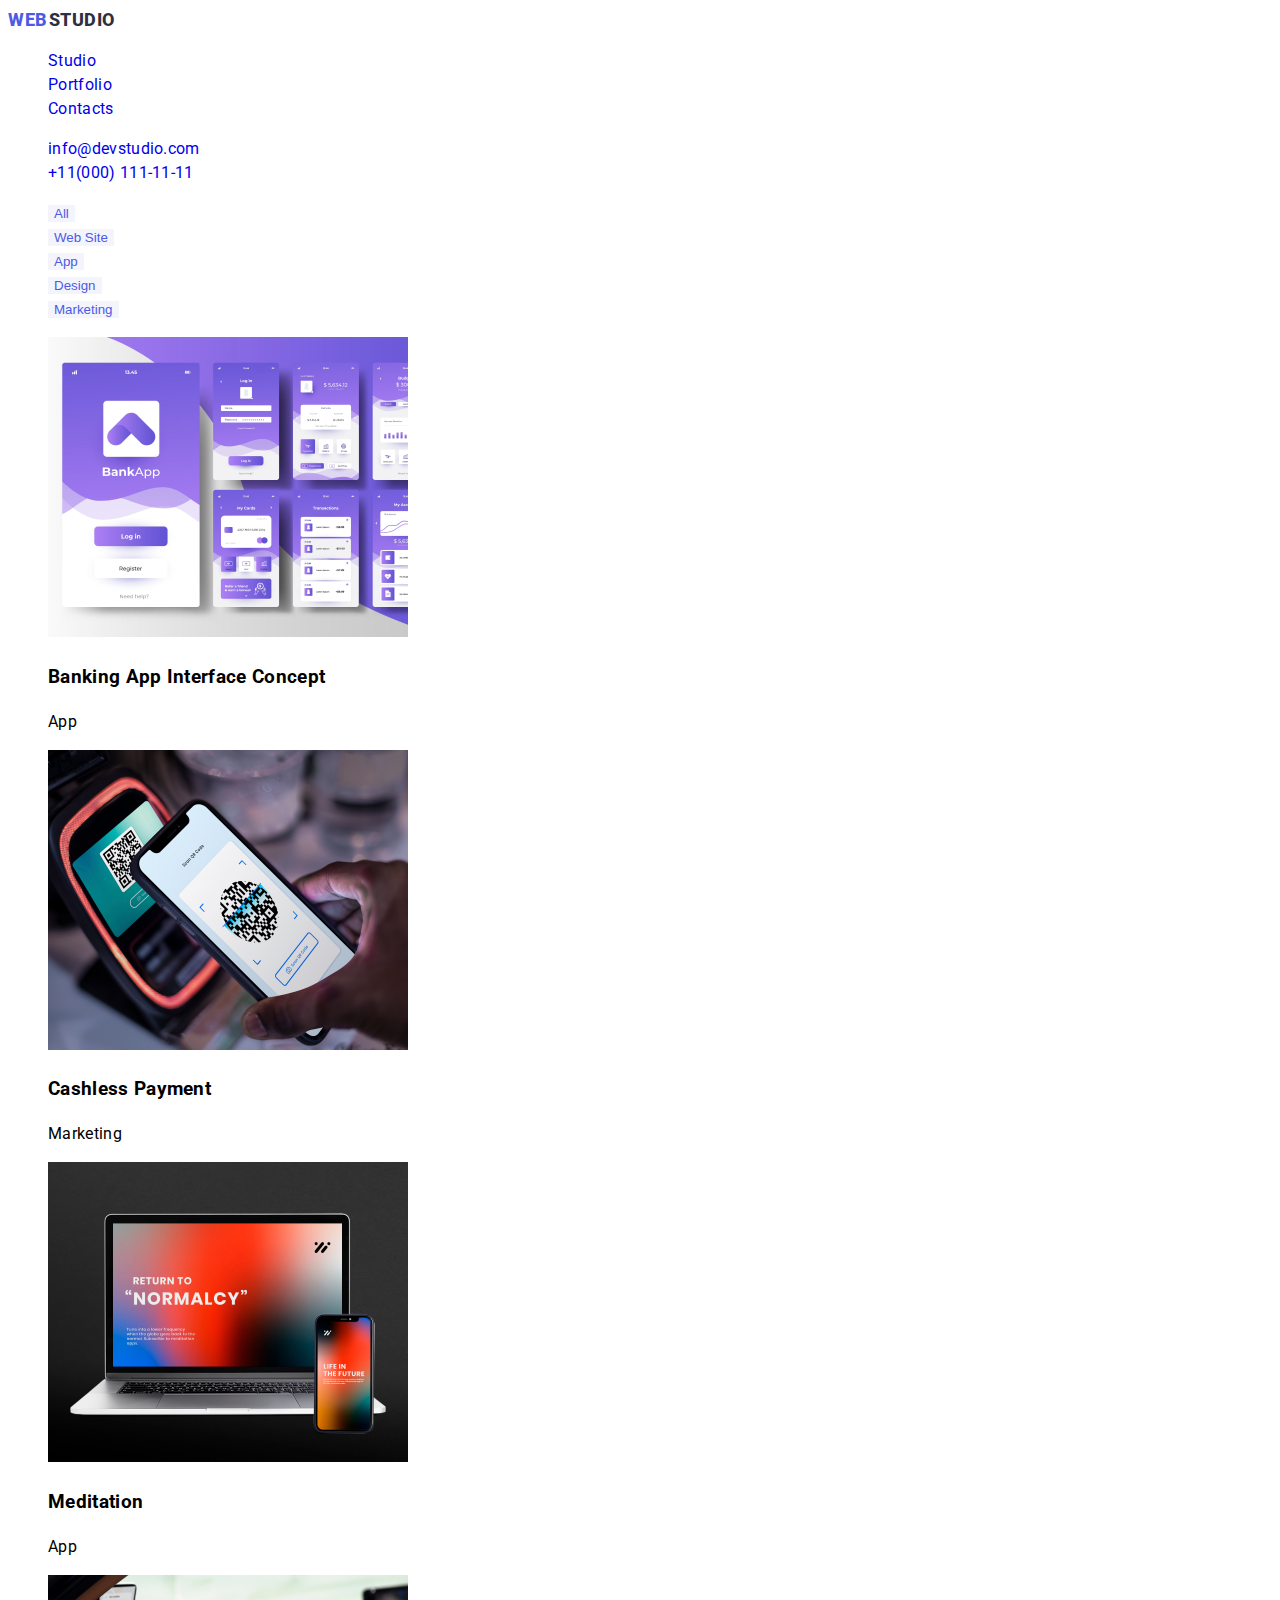
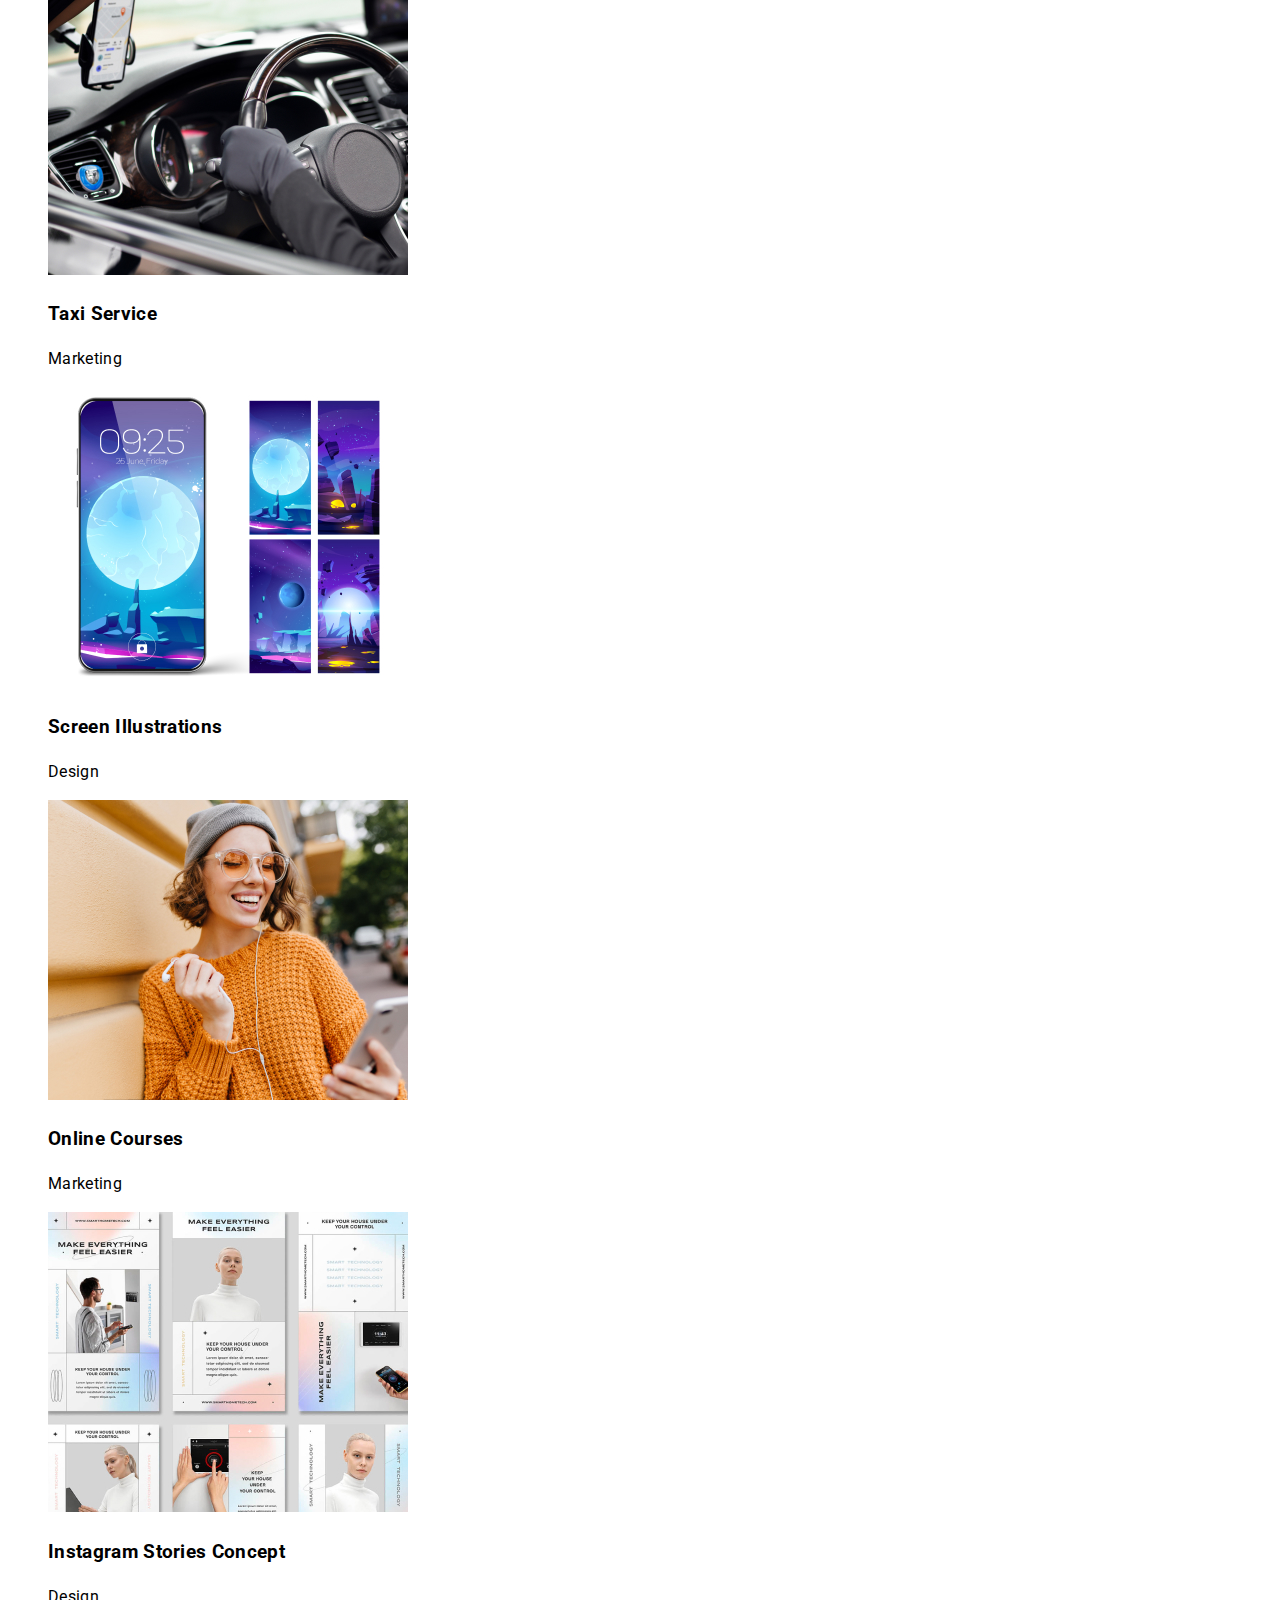
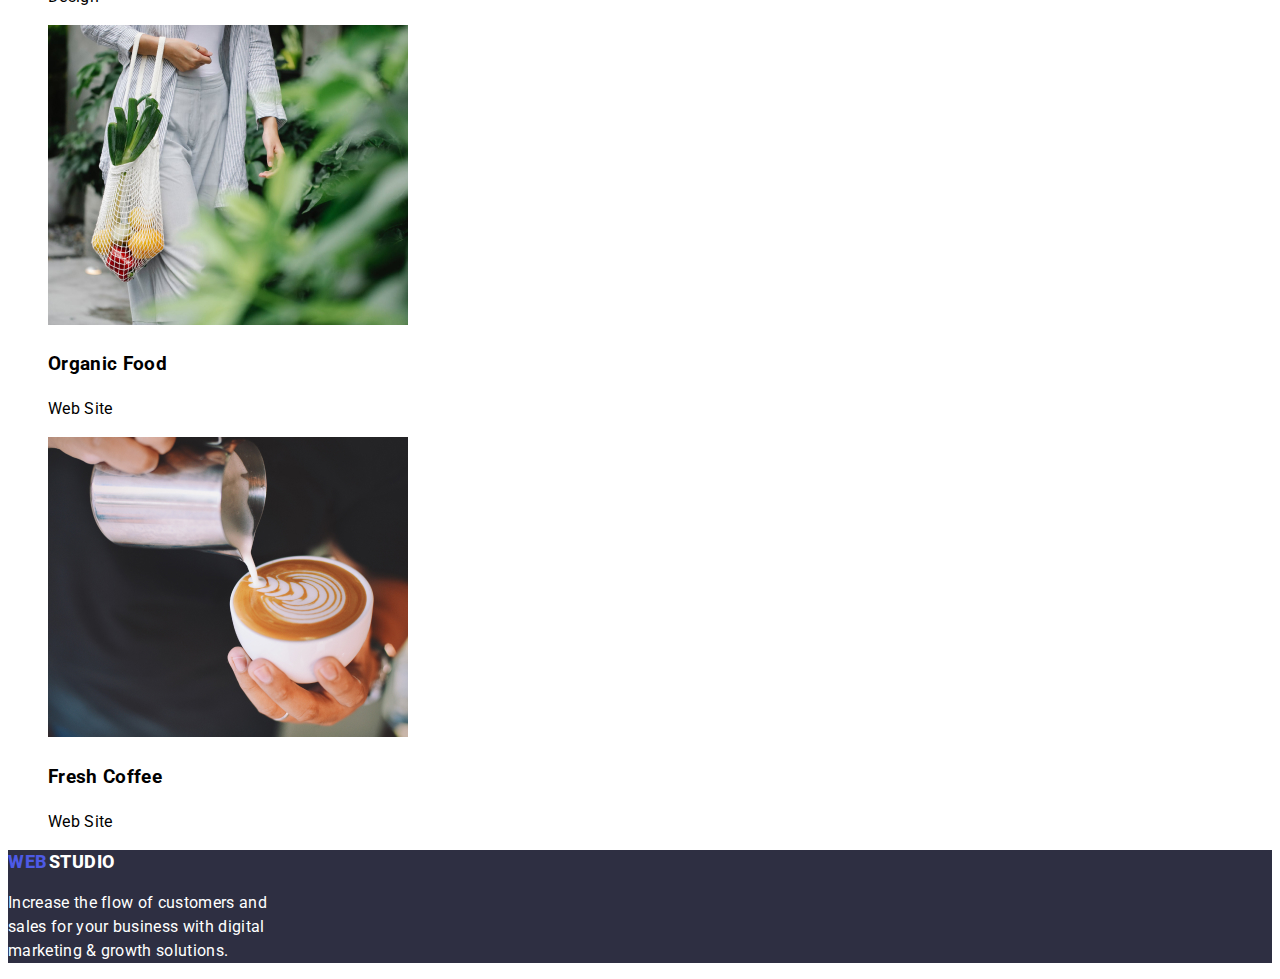
==== commit a0f4a3c6: "Update Aug 19, 2023" ====
--- a/portfolio.html
+++ b/portfolio.html
@@ -11,36 +11,35 @@
 </head>
 
 <body>
-    <header>
-        <nav>
-            <a class="logo" href="index.html">
-                <span class="web">WEB</span>
-                <span class="studio_black">STUDIO</span>
-            </a>
-
+        <header>
+            <nav>
+                <a class="logo" href="index.html">
+                    <span class="web_logo">WEB</span>
+                    <span class="studio_black_logo">STUDIO</span>
+                </a>
+        
+                <ul>
+                    <li>
+                        <a href="index.html">Studio</a>
+                    </li>
+                    <li>
+                        <a href="portfolio.html">Portfolio</a>
+                    </li>
+                    <li>
+                        <a href="#">Contacts</a>
+                    </li>
+                </ul>
+            </nav>
             <ul>
-                <li>
-                    <a href="index.html">Studio</a>
-                </li>
-                <li>
-                    <a href="portfolio.html">Portfolio</a>
-                </li>
-                <li>
-                    <a href="#">Contacts</a>
-                </li>
+                <li><a href="mailto:info@devstudio.com">info@devstudio.com</a></li>
+                <li><a href="tel:+110001111111">+11(000) 111-11-11</a></li>
             </ul>
-        </nav>
-
-        <address>
-            <a href="mailto:info@devstudio.com">info@devstudio.com</a> <br>
-            <a href="tel:+110001111111">+11(000) 111-11-11</a>
-        </address>
-    </header>
+        </header>
 
     <main>
         <section>
             <h2 hidden>Filter Links</h2>
-            <ul class="section_list">
+            <ul>
                 <li>
                     <button type="button" class="filter-button">All</button>
                 </li>
@@ -116,8 +115,8 @@
 
     <footer>
         <a class="logo" href="index.html">
-            <span class="web">WEB</span>
-            <span class="studio_white">STUDIO</span>
+            <span class="web_logo">WEB</span>
+            <span class="studio_white_logo">STUDIO</span>
         </a>
         <p>
             Increase the flow of customers and sales for your business with digital marketing & growth solutions.
--- a/css/styles.css
+++ b/css/styles.css
@@ -1,59 +1,15 @@
-html {
-   font-family: "Roboto", sans-serif;
-}
-
 body {
    font-weight: 400;
    font-size: 16px;
    line-height: 1.5;
+   font-family: "Roboto", sans-serif;
    letter-spacing: 0.02em;
 }
 
-
-/*Adjustment of space between WEB and STUDIO */
-.logo {
-   word-spacing: -0.2em;
-   font-family: Raleway;
-   font-size: 18px;
-   font-style: normal;
-   font-weight: 800;
-   line-height: 21px;
-   letter-spacing: 0.54px;
-   text-transform: uppercase;
-
-}
-
-/*For the color of the word WEB */
-.web {
-   color: #4D5AE5;
-   
-}
-
-/*For the color of the word STUDIO on Topline */
-.studio_black {
-   color: #2E2F42;
-}
-
-/*For the color of the word STUDIO on Footer */
-.studio_white {
-   color: white;
-}
-
-
-/*Remove bullets to all lists */
-ul {
-   list-style: none;
-}
-
-/*Remove underlines to all links and set cursor to pointer */
-a {
+a,
+button {
    text-decoration: none;
    cursor: pointer;
-}
-
-/*Color of an active link */
-a:active {
-   color: #404BBF;
 }
 
 /*Color of a hover link */
@@ -61,75 +17,75 @@
    color: #404BBF;
 }
 
-/*Remove underlines of links and set the font to normal */
-address a {
-   text-decoration: none;
-   font-style: normal;
+.logo {
+   font-weight: 800;
+   font-size: 18px;
+   line-height: 1.3;
+   font-style: "Raleway", sans-serif;
+   letter-spacing: 0.54px;
+   text-transform: uppercase;
+   word-spacing: -0.2em;
 }
 
-/*Set background color of hero section*/
+.web_logo {
+   color: #4D5AE5;
+}
+
+.studio_black_logo {
+   color: #2E2F42;
+}
+
+.studio_white_logo {
+   color: white;
+}
+
+ul {
+   list-style: none;
+}
+
 .hero {
    background-color: #2E2F42;
    color: white;
 }
 
-/*Set style for hero > h1 */
 .hero h1 {
    font-weight: 700;
    font-size: 56px;
-   letter-spacing: 0.02em;
-   line-height: 1.071;
    width: 496px;
 }
 
-/*Set style for hero > button */
 .hero button {
-   border-radius: 4px;
-   background: var(--iris, #4D5AE5);
-   box-shadow: 0px 4px 4px 0px rgba(0, 0, 0, 0.15);
+   background-color: #4D5AE5;
    color: white;
 }
 
-/*Button hover*/
 .hero button:hover {
    background-color: #404BBF;
 }
 
-/* h2 to align center*/
-h2 {
-   text-align: center;
-}
-
-/* Set background color for team section */
 .team {
    background-color: #F4F4FD;
 }
 
+h2,
 .team h3,
 .team p {
    text-align: center;
 }
 
-/* Set background color for footer */
 footer {
    background-color: #2E2F42;
 }
 
-/* Set font color for footer p and width*/
 footer p {
    color: white;
    width: 264px;
 }
 
-/* For filter buttons */
-
 .filter-button {
-   padding: 10px 20px;
    background-color: #F4F4FD;
    color: #4D5AE5;
    border: none;
-   border-radius: 4px;
-   cursor: pointer;
 }
 
 .filter-button:hover {
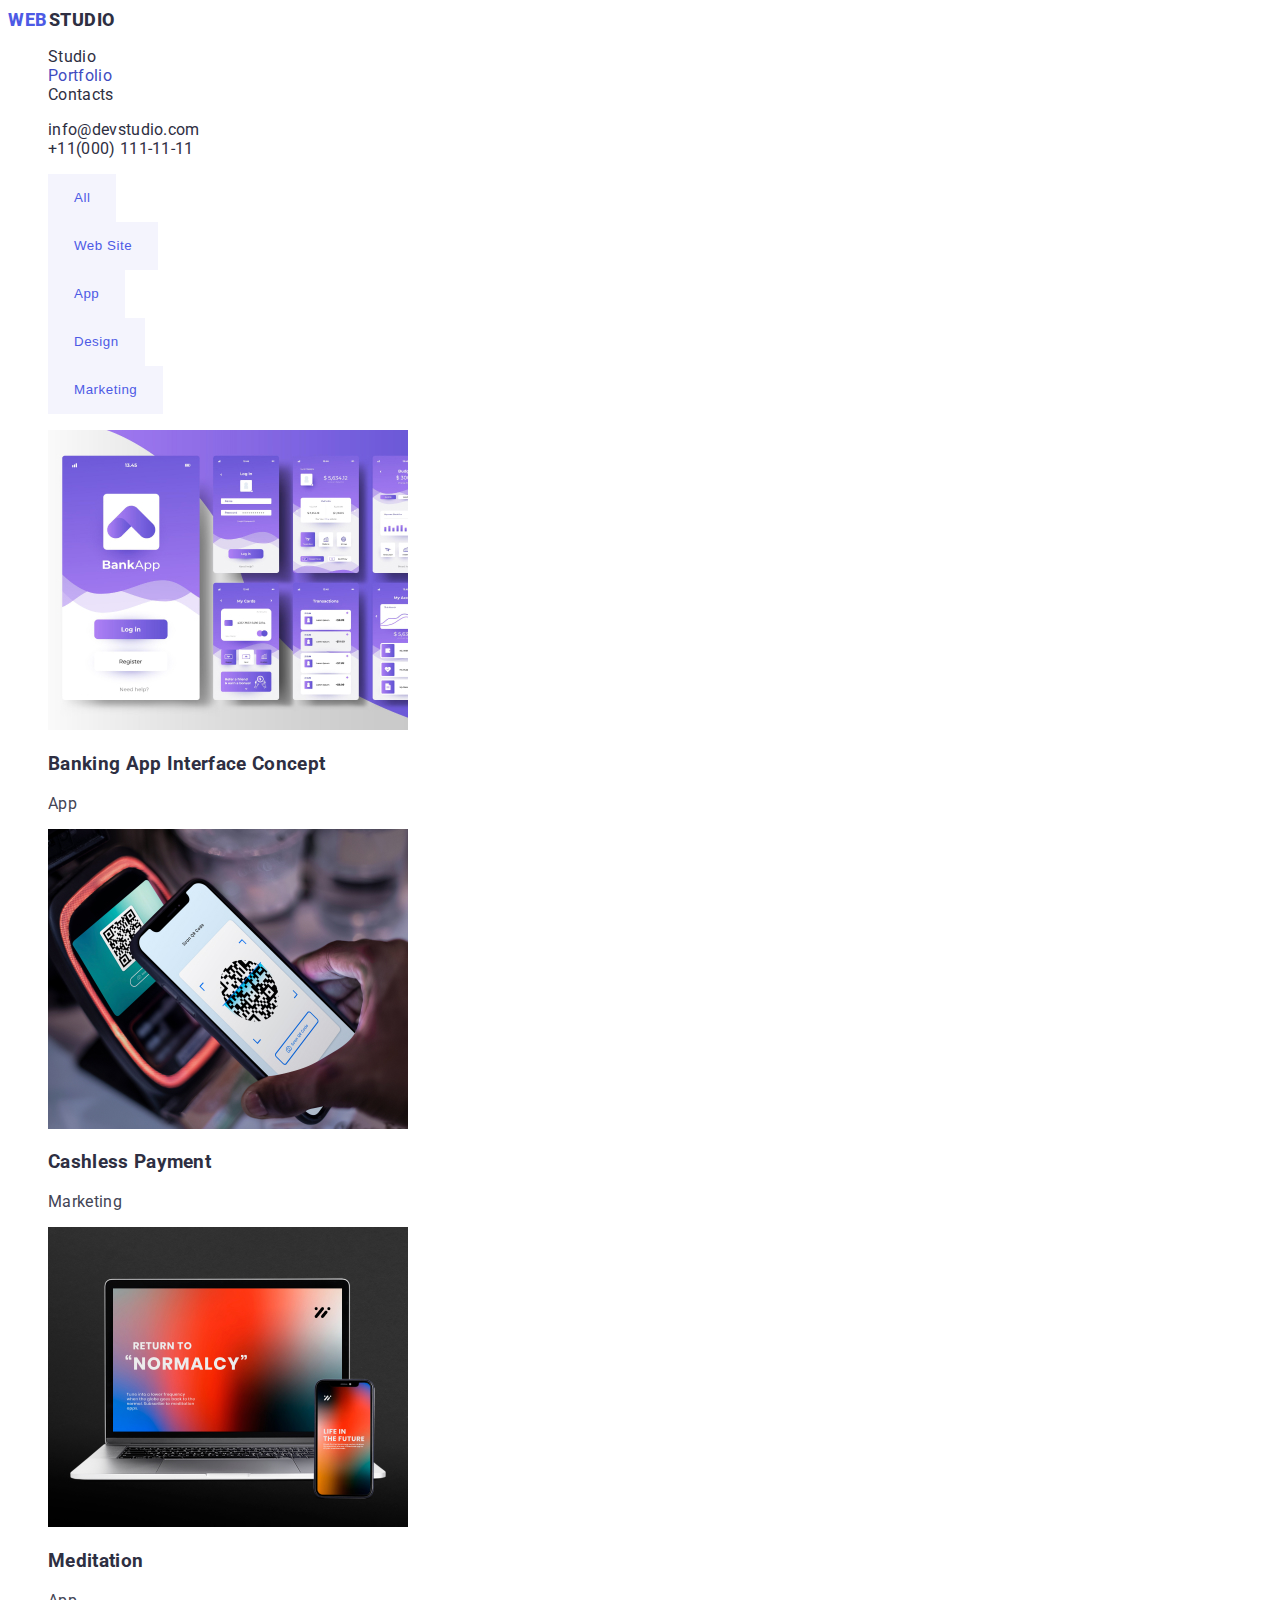
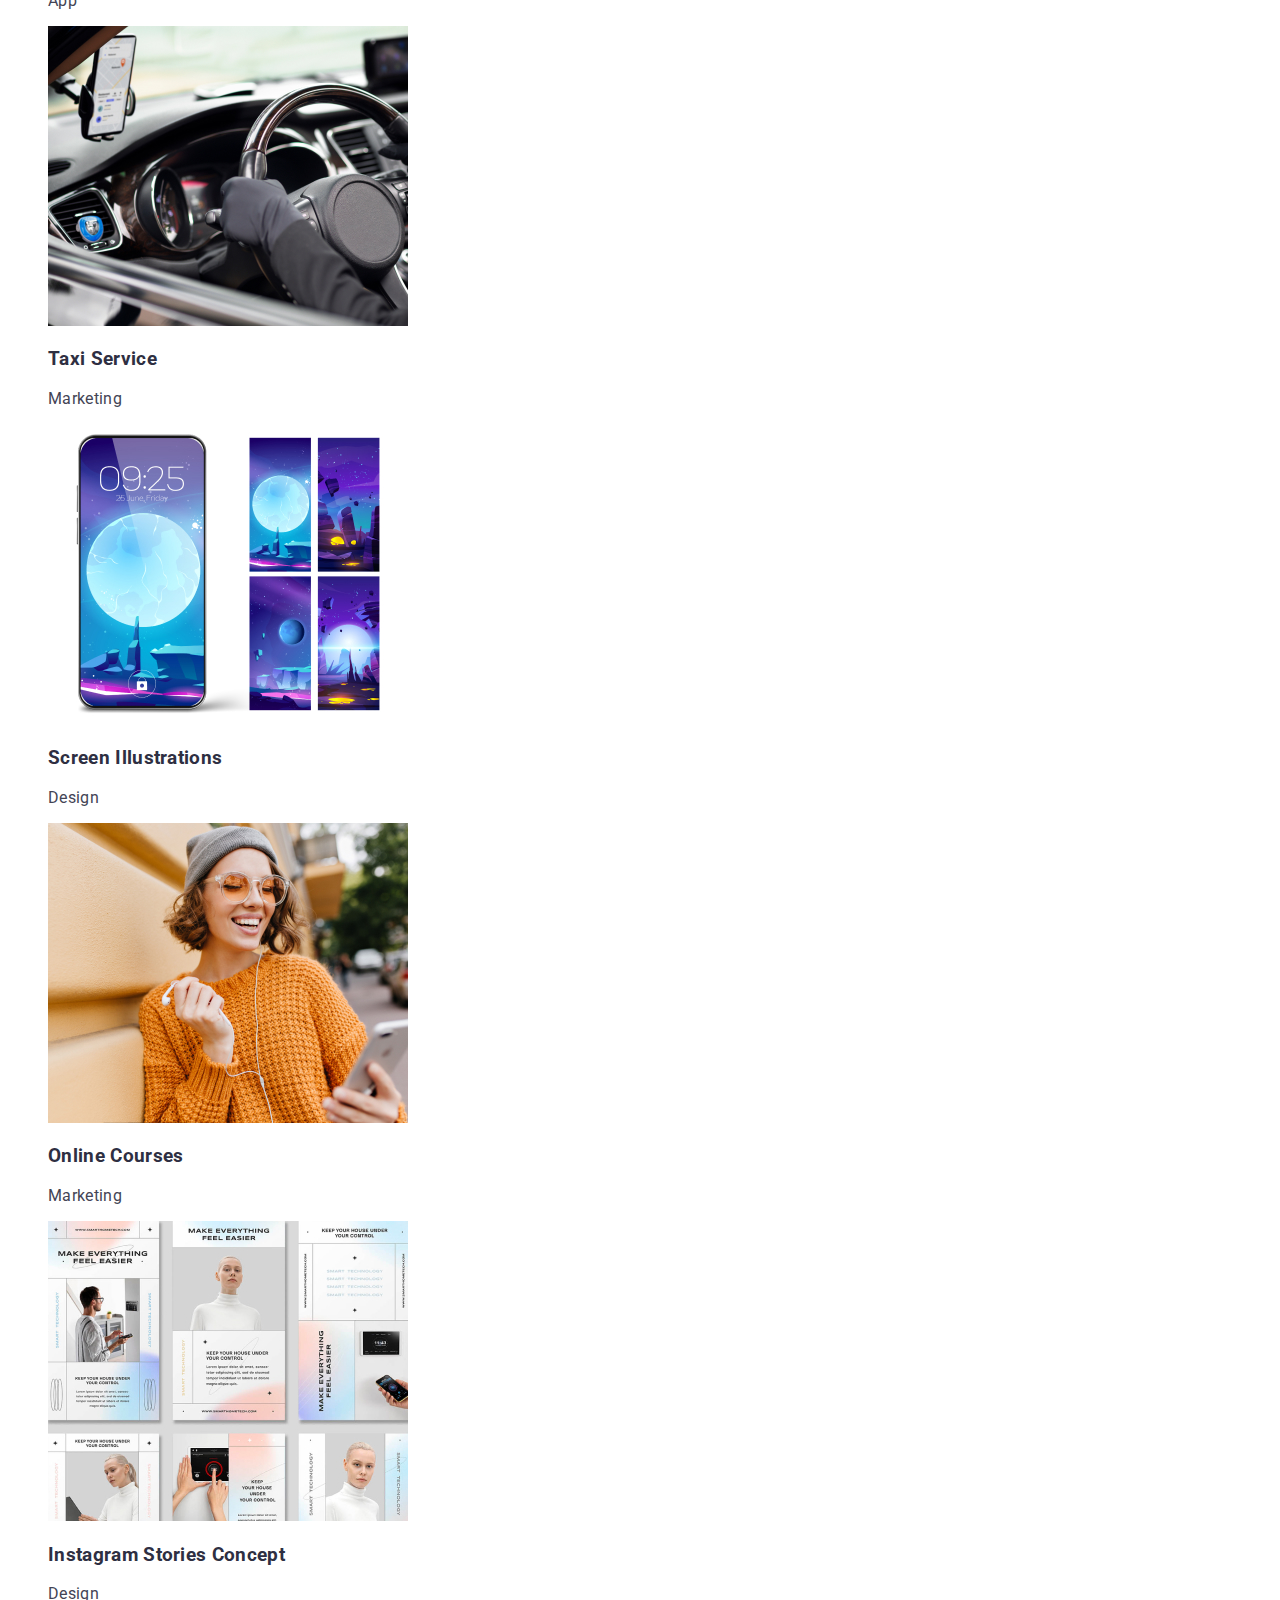
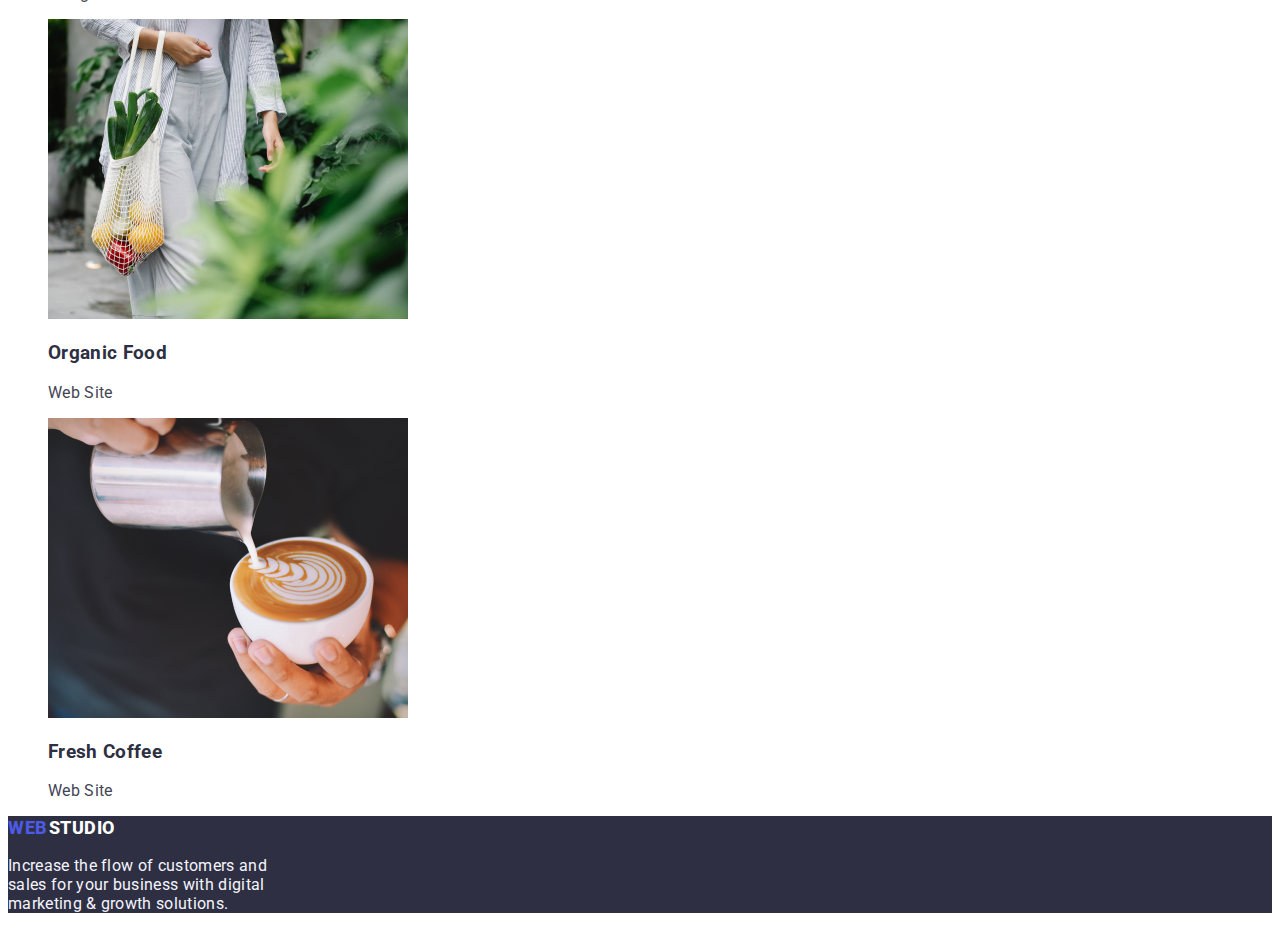
==== commit 84eb0481: "Update August 20, 2023" ====
--- a/portfolio.html
+++ b/portfolio.html
@@ -6,31 +6,35 @@
     <meta name="viewport" content="width=device-width, initial-scale=1.0">
     <title>Espera, Marilie L.</title>
     <link rel="stylesheet" href="css/styles.css">
-    <link rel="stylesheet"
-        href="https://fonts.googleapis.com/css2?family=Raleway:ital,wght@0,800;1,800&family=Roboto:ital,wght@0,400;0,500;0,700;0,900;1,400;1,500;1,700;1,900&display=swap">
+    <link href="https://fonts.googleapis.com/css2?family=Raleway:wght@700&family=Roboto:wght@400;500;700;900&display=swap"
+        rel="stylesheet" />
 </head>
 
 <body>
         <header>
             <nav>
-                <a class="logo" href="index.html">
+                <!-- WEBSTUDIO logo-->
+                <a class="logo" href="./index.html">
                     <span class="web_logo">WEB</span>
                     <span class="studio_black_logo">STUDIO</span>
                 </a>
         
-                <ul>
-                    <li>
-                        <a href="index.html">Studio</a>
+                <!-- navigation menu -->
+                <ul class="nav-menu">
+                    <li class="nav-menu-list">
+                        <a href="./index.html">Studio</a>
                     </li>
                     <li>
-                        <a href="portfolio.html">Portfolio</a>
+                        <a href="./portfolio.html" class="page-link-current">Portfolio</a>
                     </li>
                     <li>
                         <a href="#">Contacts</a>
                     </li>
                 </ul>
             </nav>
-            <ul>
+        
+            <!-- contacts menu-->
+            <ul class-"contacts-menu">
                 <li><a href="mailto:info@devstudio.com">info@devstudio.com</a></li>
                 <li><a href="tel:+110001111111">+11(000) 111-11-11</a></li>
             </ul>
@@ -38,8 +42,8 @@
 
     <main>
         <section>
-            <h2 hidden>Filter Links</h2>
-            <ul>
+            <h2 hidden>Projects</h2>
+            <ul class="filter-buttons">
                 <li>
                     <button type="button" class="filter-button">All</button>
                 </li>
@@ -56,55 +60,53 @@
                     <button type="button" class="filter-button">Marketing</button>
                 </li>
             </ul>
-        </section>
+       
 
-        <section>
-            <h2 hidden>Features 1</h2>
-            <ul>
-                <li>
+            <ul class="project-cards">
+                <li class="card">
                     <img src="images/bankingapp-interface.jpg" alt="App designs" width="360">
                     <h3>Banking App Interface Concept</h3>
                     <p>App</p>
                 </li>
-                <li>
+                <li class="project-card">
                     <img src="images/cashlesspayment.jpg" alt="Phone tapping QR code on scanner" width="360">
                     <h3>Cashless Payment</h3>
                     <p>Marketing</p>
                 </li>
-                <li class="card">
+                <li class="project-card">
                     <img src="images/meditation.jpg" alt="A laptop and smartphone showing an app design" width="360">
                     <h3>Meditation</h3>
                     <p>App</p>
                 </li>
-                <li>
+                <li class="project-card">
                     <img src="images/portfolio_section2_img1.jpg" alt="A driver holding a wheel inside the car"
                         width="360">
                     <h3>Taxi Service</h3>
                     <p>Marketing</p>
                 </li>
-                <li>
+                <li class="project-card">
                     <img src="images/portfolio_section2_img2.jpg" alt="Smartphone UI designs" width="360">
                     <h3>Screen Illustrations</h3>
                     <p>Design</p>
                 </li>
-                <li>
+                <li class="project-card">
                     <img src="images/portfolio_section2_img3.jpg" alt="A woman happily checking on her phone"
                         width="360">
                     <h3>Online Courses</h3>
                     <p>Marketing</p>
                 </li>
-                <li>
+                <li class="project-card">
                     <img src="images/portfolio_section3_img1.jpg" alt="Instagram layout" width="360">
                     <h3>Instagram Stories Concept</h3>
                     <p>Design</p>
                 </li>
-                <li>
+                <li class="project-card">
                     <img src="images/portfolio_section3_img2.jpg"
                         alt="A woman bringing bag of fresh fruits and vegetables" width="360">
                     <h3>Organic Food</h3>
                     <p>Web Site</p>
                 </li>
-                <li>
+                <li class="project-card">
                     <img src="images/portfolio_section3_img3.jpg" alt="A barista making coffee" width="360">
                     <h3>Fresh Coffee</h3>
                     <p>Web Site</p>
@@ -114,7 +116,7 @@
     </main>
 
     <footer>
-        <a class="logo" href="index.html">
+        <a class="logo" href="./index.html">
             <span class="web_logo">WEB</span>
             <span class="studio_white_logo">STUDIO</span>
         </a>
--- a/css/styles.css
+++ b/css/styles.css
@@ -1,94 +1,149 @@
+:root {
+   --primary-brand-color: #4D5AE5;
+   --pressed-state: #404BBF;
+   --body-text-color: #434455;
+   --accent-color:#E7E9FC;
+   --primary-white-color: #FFFFFF;
+   --dark-color: #2E2F42;
+   --light-mode-color:#F4F4FD;
+   --herobackground-headings: #2E2F42;
+
+}
+
 body {
-   font-weight: 400;
+   background-color: var(--primary-white-color);
+   color: var( --body-text-color);
    font-size: 16px;
-   line-height: 1.5;
    font-family: "Roboto", sans-serif;
    letter-spacing: 0.02em;
 }
 
-a,
-button {
-   text-decoration: none;
-   cursor: pointer;
-}
-
-/*Color of a hover link */
-a:hover {
-   color: #404BBF;
-}
+/*header section */
+/* --WEBSTUDIO logo */
 
 .logo {
+   color:var(--accent-color);
+   font-style: "Raleway", sans-serif;
    font-weight: 800;
    font-size: 18px;
    line-height: 1.3;
-   font-style: "Raleway", sans-serif;
-   letter-spacing: 0.54px;
+   letter-spacing: 0.03em;
    text-transform: uppercase;
    word-spacing: -0.2em;
 }
 
 .web_logo {
-   color: #4D5AE5;
+   color: var(--primary-brand-color);
 }
 
 .studio_black_logo {
-   color: #2E2F42;
+   color: var(--dark-color);
 }
 
 .studio_white_logo {
-   color: white;
+   color: var(--primary-white-color);
 }
 
+/* navigation menu */
+/* all anchor tags */
+a {
+   text-decoration: none;
+   color: var(--dark-color);
+}
+
+a:hover, 
+a:focus,
+.page-link-current  {
+   color: var(--pressed-state);
+}
+
+/* all ul-lists */
 ul {
    list-style: none;
 }
 
+
+/* hero section */
 .hero {
-   background-color: #2E2F42;
-   color: white;
+   background-color: var(--herobackground-headings);
+   color: var(--primary-white-color);
 }
 
-.hero h1 {
-   font-weight: 700;
+.hero-title {
    font-size: 56px;
-   width: 496px;
+   text-align: center;
 }
 
 .hero button {
-   background-color: #4D5AE5;
-   color: white;
+   background-color: var(--primary-brand-color);
+   color: var(--primary-white-color);
+   font-family: inherit;
+   border-color: transparent;
+   padding: 16px 32px;
+   cursor: pointer;
 }
 
-.hero button:hover {
-   background-color: #404BBF;
+.hero button:hover,
+.hero button:focus {
+   background-color: var(--pressed-state);
 }
 
-.team {
-   background-color: #F4F4FD;
+
+/* all headings except hero */
+.features h3,
+.what-are-we-doing h2,
+.team h2,
+.project-cards h3 {
+   color: var(--herobackground-headings);
 }
 
-h2,
+/* what are we doing section */
+.what-are-we-doing h2 {
+   text-align: center;
+}
+
+/* team section */
+.team {
+   background-color: var(--light-mode-color);
+}
+
+.team h2,
 .team h3,
 .team p {
    text-align: center;
 }
 
+/* filter buttons - portfolio*/
+.filter-button,
+.filter-button-current {
+   background-color:var(--light-mode-color);
+   color: var(--primary-brand-color);
+   border-color: transparent;
+   padding: 12px 24px;
+   font-weight: 500;
+   line-height: 1.5;
+   letter-spacing: 0.04em;
+}
+
+.filter-button-current{
+   background-color: var(--pressed-state);
+   color: var(--primary-white-color);
+   border-color: transparent;
+}
+
+.filter-button:hover,
+.filter-button:focus {
+   background-color: var(--pressed-state);
+   color: var(--primary-white-color);
+   border-color: transparent;
+}
+
+/*footer section */
 footer {
-   background-color: #2E2F42;
+   background-color:var(--herobackground-headings);
 }
 
 footer p {
-   color: white;
+   color: var(--light-mode-color);
    width: 264px;
-}
-
-.filter-button {
-   background-color: #F4F4FD;
-   color: #4D5AE5;
-   border: none;
-}
-
-.filter-button:hover {
-   background-color: #404BBF;
-   color: white;
 }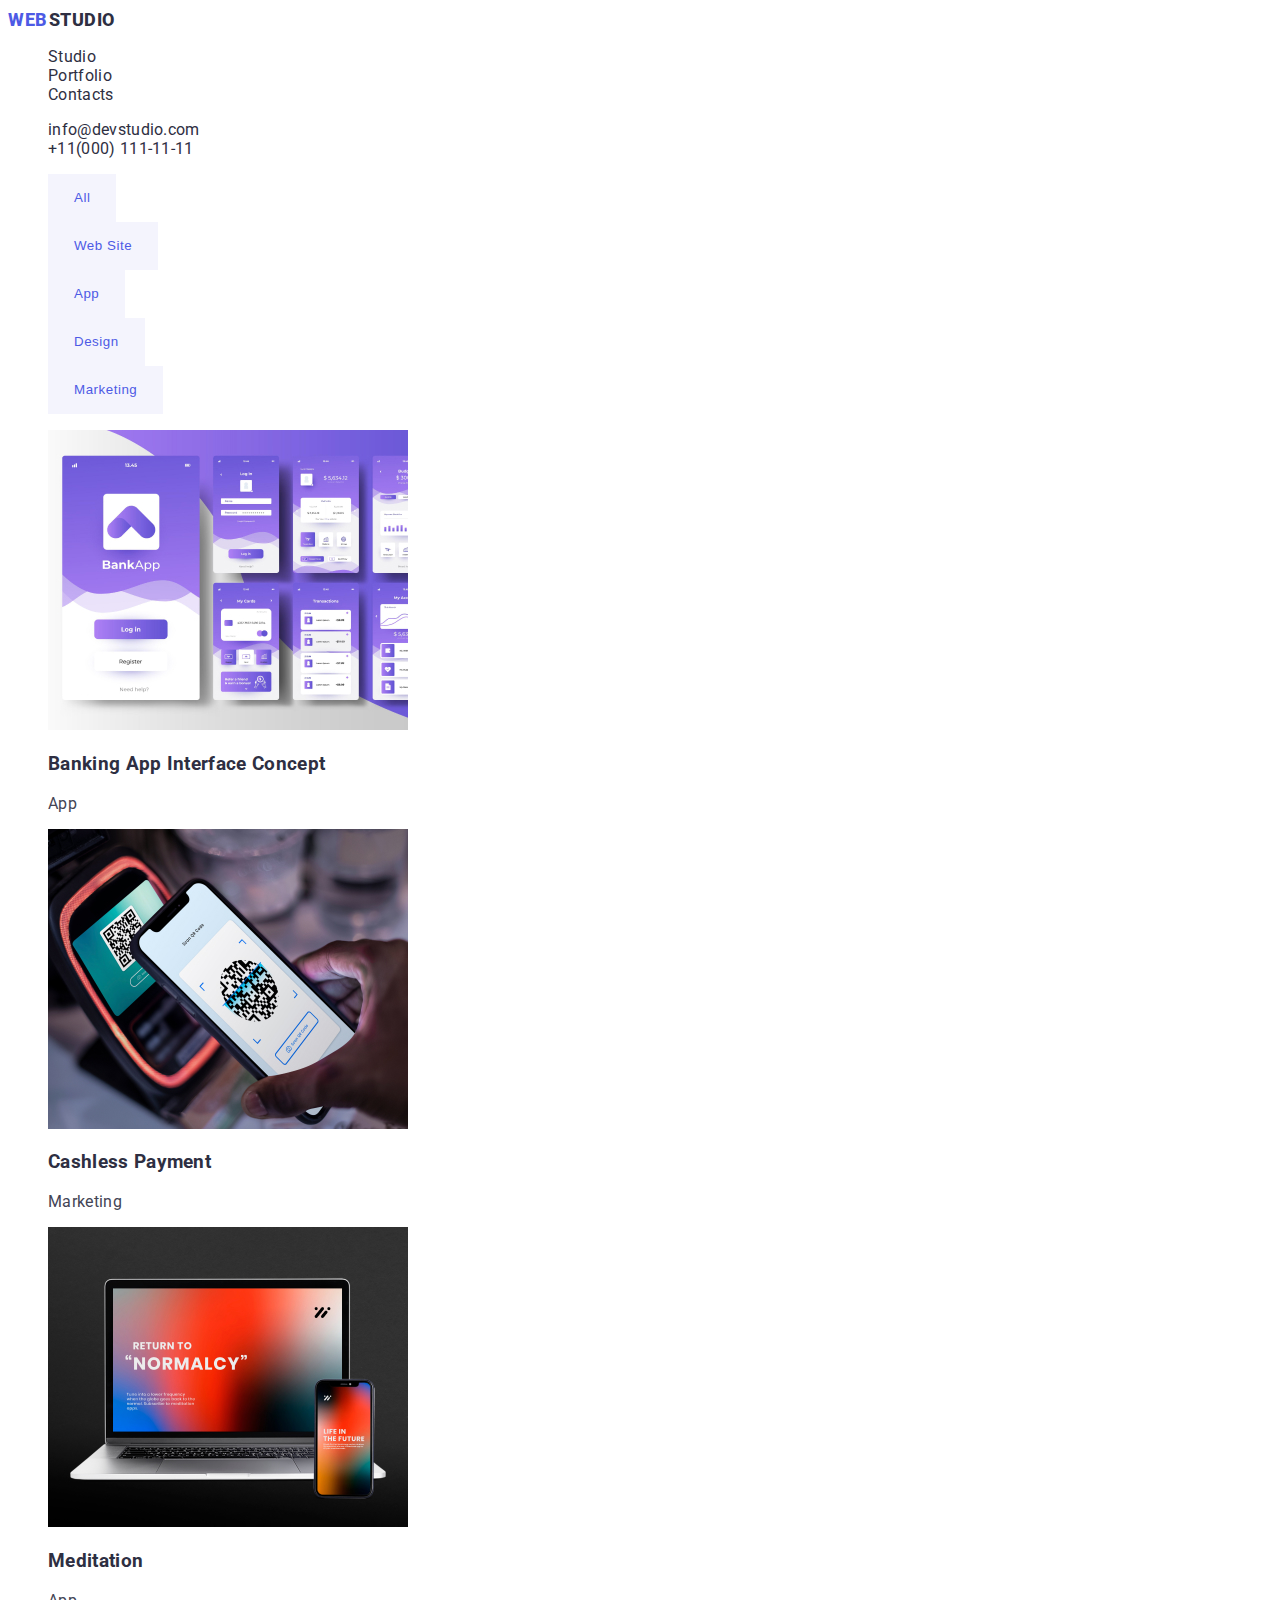
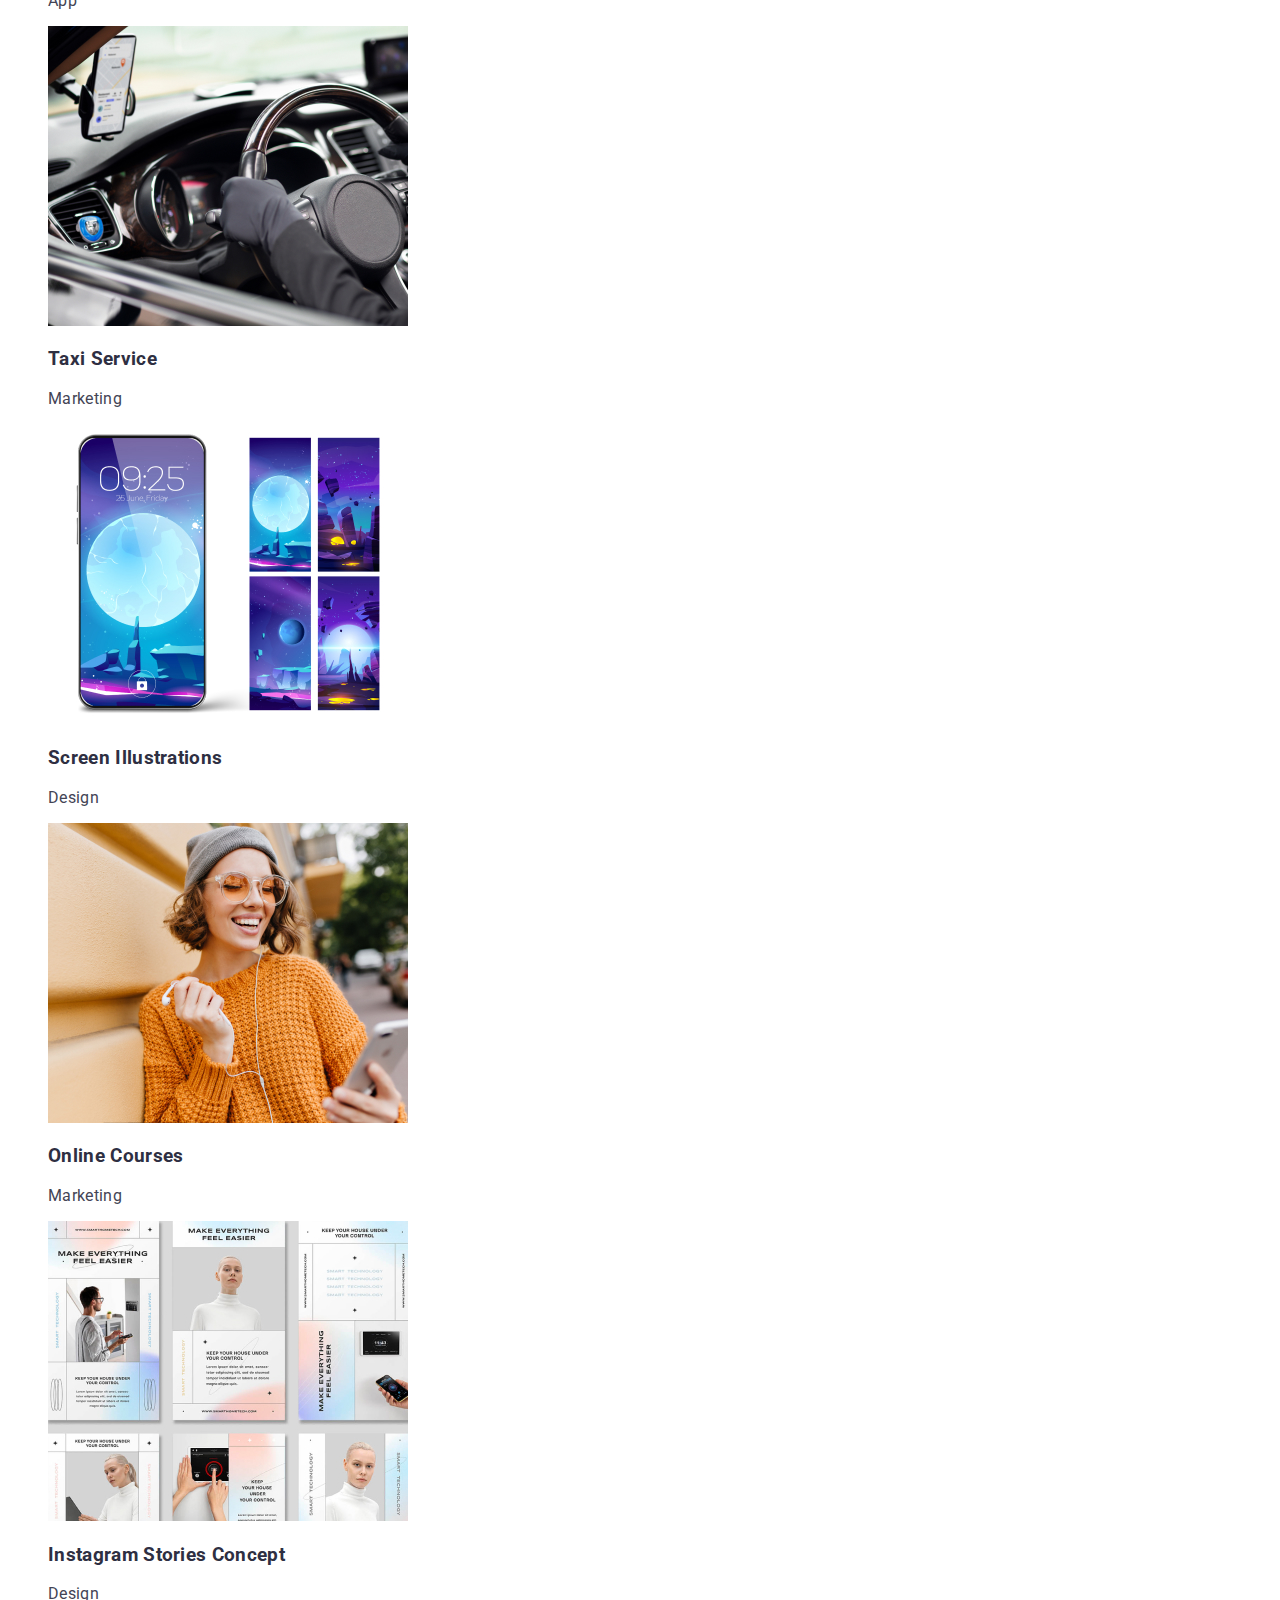
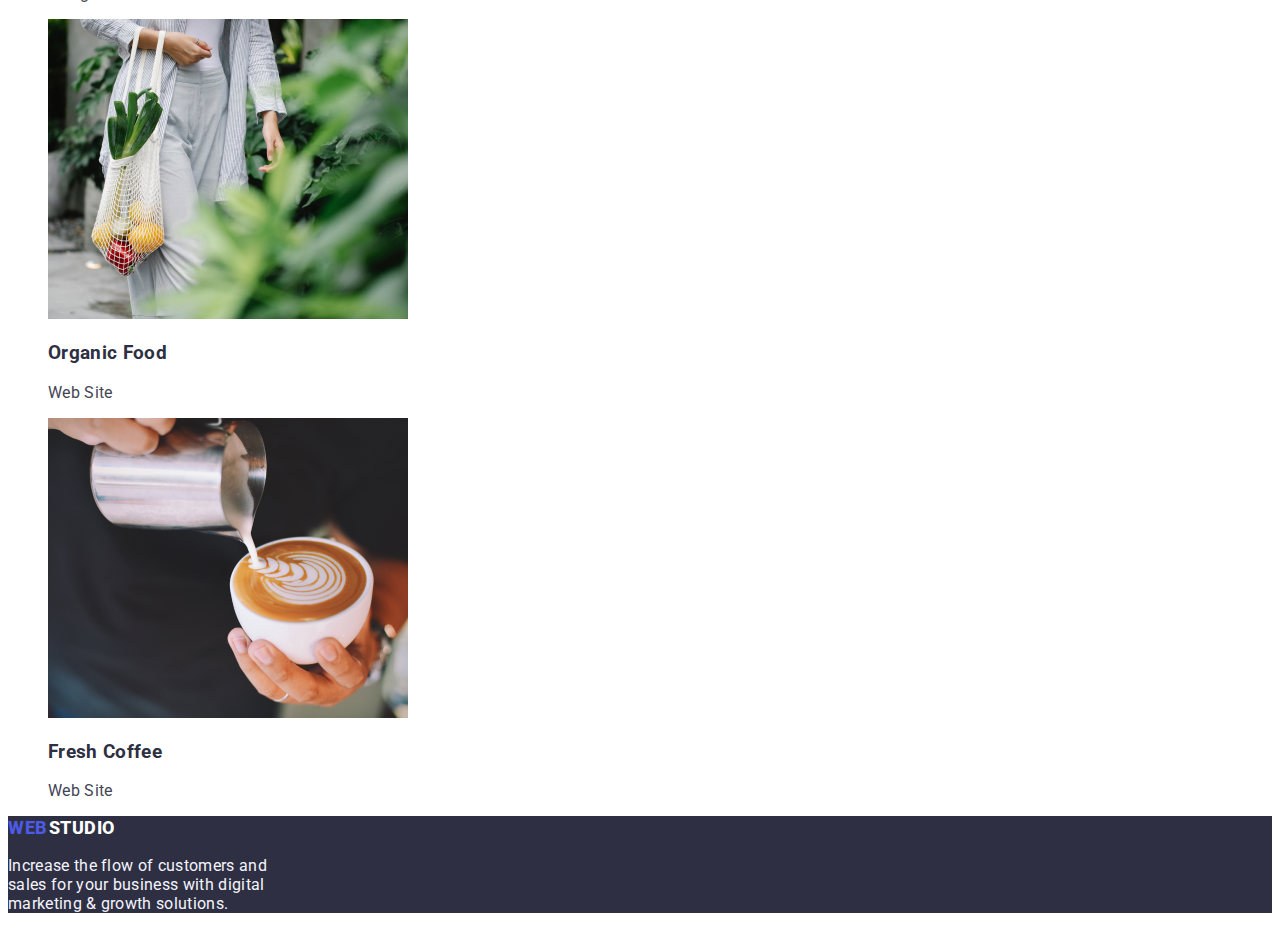
==== commit b7df5497: "Update - August 21, 2023-PM" ====
--- a/portfolio.html
+++ b/portfolio.html
@@ -34,14 +34,14 @@
             </nav>
         
             <!-- contacts menu-->
-            <ul class-"contacts-menu">
+            <ul class="contacts-menu">
                 <li><a href="mailto:info@devstudio.com">info@devstudio.com</a></li>
                 <li><a href="tel:+110001111111">+11(000) 111-11-11</a></li>
             </ul>
         </header>
 
     <main>
-        <section>
+        <section class="filter-section">
             <h2 hidden>Projects</h2>
             <ul class="filter-buttons">
                 <li>
@@ -116,13 +116,14 @@
     </main>
 
     <footer>
-        <a class="logo" href="./index.html">
-            <span class="web_logo">WEB</span>
-            <span class="studio_white_logo">STUDIO</span>
-        </a>
-        <p>
-            Increase the flow of customers and sales for your business with digital marketing & growth solutions.
-        </p>
+        <div class="footer-section">
+            <a class="logo" href="./index.html">
+                <span class="web_logo">WEB</span>
+                <span class="studio_white_logo">STUDIO</span>
+            </a>
+            <p>
+                Increase the flow of customers and sales for your business with digital marketing & growth solutions.
+            </p>
     </footer>
 
 </body>
--- a/css/styles.css
+++ b/css/styles.css
@@ -30,6 +30,7 @@
    letter-spacing: 0.03em;
    text-transform: uppercase;
    word-spacing: -0.2em;
+   text-decoration: none;
 }
 
 .web_logo {
@@ -44,24 +45,30 @@
    color: var(--primary-white-color);
 }
 
-/* navigation menu */
-/* all anchor tags */
-a {
+/* navigation menu and contacts-menu */
+.nav-menu a,
+.contacts-menu a{
    text-decoration: none;
    color: var(--dark-color);
 }
 
-a:hover, 
-a:focus,
+.nav-menu a:hover, 
+.nav-menu a:focus,
+.contacts-menu a:hover,
 .page-link-current  {
    color: var(--pressed-state);
 }
 
 /* all ul-lists */
-ul {
+.nav-menu,
+.contacts-menu,
+.features,
+.what-are-we-doing,
+.team-list,
+.filter-buttons,
+.project-cards{
    list-style: none;
 }
-
 
 /* hero section */
 .hero {
@@ -74,7 +81,7 @@
    text-align: center;
 }
 
-.hero button {
+.hero-button {
    background-color: var(--primary-brand-color);
    color: var(--primary-white-color);
    font-family: inherit;
@@ -83,9 +90,12 @@
    cursor: pointer;
 }
 
-.hero button:hover,
-.hero button:focus {
+.hero-button:hover {
    background-color: var(--pressed-state);
+}
+
+.hero-button:active {
+   background-color: var(--primary-brand-color);
 }
 
 
@@ -107,13 +117,13 @@
    background-color: var(--light-mode-color);
 }
 
-.team h2,
-.team h3,
-.team p {
+.team-section h2,
+.team-section h3,
+.team-section p {
    text-align: center;
 }
 
-/* filter buttons - portfolio*/
+/* filter buttons in portfolio page*/
 .filter-button,
 .filter-button-current {
    background-color:var(--light-mode-color);
@@ -123,9 +133,10 @@
    font-weight: 500;
    line-height: 1.5;
    letter-spacing: 0.04em;
+   cursor: pointer;
 }
 
-.filter-button-current{
+.filter-button-currentt{
    background-color: var(--pressed-state);
    color: var(--primary-white-color);
    border-color: transparent;
@@ -139,11 +150,11 @@
 }
 
 /*footer section */
-footer {
+.footer-section {
    background-color:var(--herobackground-headings);
 }
 
-footer p {
+.footer-section p {
    color: var(--light-mode-color);
    width: 264px;
 }